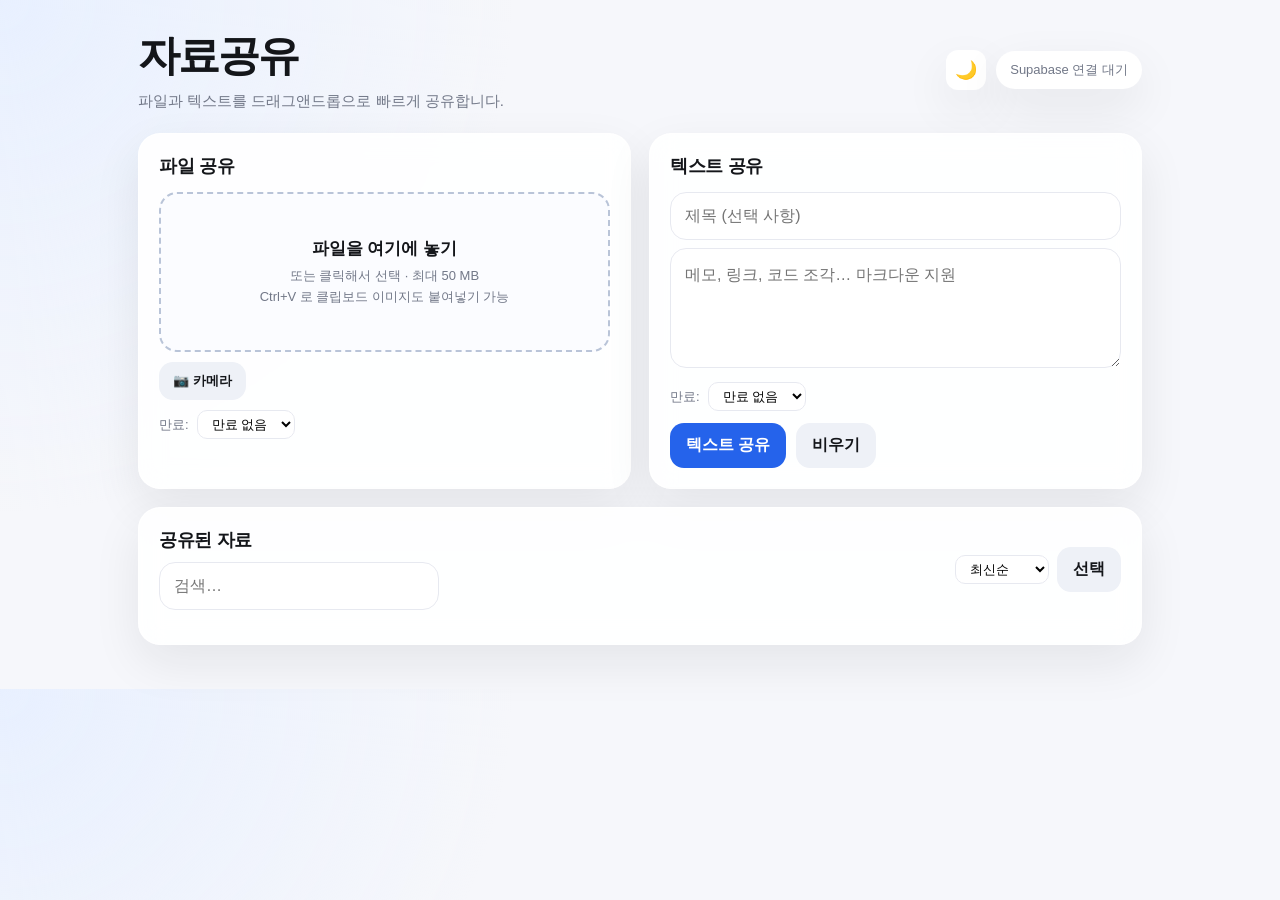
==== index.html @ 618520e2 "Initial commit" ====
<!doctype html>
<html lang="ko" data-theme="light">
<head>
  <meta charset="UTF-8" />
  <meta name="viewport" content="width=device-width, initial-scale=1.0" />
  <title>자료공유</title>
  <script src="https://cdn.jsdelivr.net/npm/@supabase/supabase-js@2"></script>
  <script src="https://cdn.jsdelivr.net/npm/marked@9/marked.min.js"></script>
  <script src="https://cdn.jsdelivr.net/npm/dompurify@3/dist/purify.min.js"></script>
  <script src="https://cdn.jsdelivr.net/npm/qrcodejs@1.0.0/qrcode.min.js"></script>
  <style>
    /* ── 라이트 테마 ── */
    :root {
      --bg: #f6f7fb;
      --card: #ffffff;
      --text: #14161a;
      --muted: #727888;
      --line: #e7e9f0;
      --accent: #2563eb;
      --accent-soft: #e8f0ff;
      --danger: #ef4444;
      --shadow: 0 18px 48px rgba(20,22,26,.08);
      --radius: 22px;
    }

    /* ── 다크 테마 ── */
    [data-theme="dark"] {
      --bg: #0f1117;
      --card: #1a1d27;
      --text: #e8eaf0;
      --muted: #8b8fa8;
      --line: #2a2d3a;
      --accent: #3b82f6;
      --accent-soft: #1e2a4a;
      --shadow: 0 18px 48px rgba(0,0,0,.35);
    }
    [data-theme="dark"] body {
      background: radial-gradient(circle at top left, #1e2a4a, transparent 32rem), var(--bg);
    }
    [data-theme="dark"] .card {
      background: rgba(26,29,39,.9);
      border-color: rgba(255,255,255,.05);
    }
    [data-theme="dark"] .dropzone          { background: #13161f; border-color: #3a3e52; }
    [data-theme="dark"] .item              { background: #1a1d27; }
    [data-theme="dark"] .empty             { background: #1a1d27; }
    [data-theme="dark"] .badge             { background: #1a1d27; }
    [data-theme="dark"] .item-snippet      { color: #6b7080; }
    [data-theme="dark"] button.secondary   { background: #2a2d3a; color: var(--text); }
    [data-theme="dark"] button.icon-btn    { background: #2a2d3a; color: var(--text); }
    [data-theme="dark"] .expiry-row select,
    [data-theme="dark"] .sort-select,
    [data-theme="dark"] textarea,
    [data-theme="dark"] input[type="text"],
    [data-theme="dark"] input[type="search"] {
      background: #13161f;
      color: var(--text);
      border-color: var(--line);
    }
    [data-theme="dark"] .skeleton {
      background: linear-gradient(90deg,#1e2130 25%,#252838 50%,#1e2130 75%);
      background-size: 400% 100%;
      animation: shimmer 1.5s infinite linear;
    }

    /* ── 전역 ── */
    * { box-sizing: border-box; }
    body {
      margin: 0;
      font-family: -apple-system, BlinkMacSystemFont, "Segoe UI", sans-serif;
      background: radial-gradient(circle at top left, #e8f0ff, transparent 32rem), var(--bg);
      color: var(--text);
      transition: background .25s, color .25s;
    }

    /* 전체 페이지 드래그 오버레이 */
    body.page-dragover::after {
      content: "파일을 놓으면 바로 업로드됩니다";
      position: fixed; inset: 0;
      background: rgba(37,99,235,.12);
      border: 3px dashed var(--accent);
      border-radius: 18px;
      display: grid; place-items: center;
      font-size: 22px; font-weight: 800;
      color: var(--accent);
      z-index: 100; pointer-events: none;
    }

    .app { width: min(1040px,100%); margin: 0 auto; padding: 28px 18px 44px; }

    header {
      display: flex; justify-content: space-between; align-items: center;
      gap: 16px; margin-bottom: 22px;
    }
    .brand h1 { margin: 0; font-size: clamp(26px,6vw,42px); letter-spacing: -.05em; }
    .brand p  { margin: 8px 0 0; color: var(--muted); font-size: 15px; }

    .header-right { display: flex; align-items: center; gap: 10px; flex-shrink: 0; }

    .badge {
      padding: 10px 14px; border-radius: 999px;
      background: var(--card); box-shadow: var(--shadow);
      font-size: 13px; color: var(--muted); white-space: nowrap;
    }

    button.icon-btn {
      width: 40px; height: 40px; border-radius: 12px; padding: 0;
      background: var(--card); color: var(--text);
      box-shadow: var(--shadow); font-size: 18px;
      display: grid; place-items: center; flex-shrink: 0;
    }
    button.icon-btn:hover { transform: translateY(-1px); }

    .grid { display: grid; grid-template-columns: 1fr 1fr; gap: 18px; }

    .card {
      background: rgba(255,255,255,.9); backdrop-filter: blur(12px);
      border: 1px solid rgba(255,255,255,.8);
      border-radius: var(--radius); box-shadow: var(--shadow); padding: 20px;
      transition: background .25s, border-color .25s;
    }
    .card h2 { margin: 0 0 14px; font-size: 18px; letter-spacing: -.02em; }

    .dropzone {
      min-height: 160px; display: grid; place-items: center;
      text-align: center; border: 2px dashed #b9c4d8;
      border-radius: 18px; background: #fbfcff;
      padding: 18px; transition: .2s ease; cursor: pointer;
    }
    .dropzone.dragover { border-color: var(--accent); background: var(--accent-soft); transform: scale(1.01); }
    .dropzone strong   { display: block; font-size: 17px; margin-bottom: 6px; }
    .dropzone span     { color: var(--muted); font-size: 13px; line-height: 1.55; }
    .dropzone.locked   { opacity: .5; pointer-events: none; }

    input[type="file"] { display: none; }

    /* 카메라 버튼 */
    .file-row { display: flex; gap: 8px; margin-top: 10px; }
    .file-row label.cam-btn {
      display: inline-flex; align-items: center; gap: 6px;
      padding: 10px 14px; border-radius: 14px;
      background: #eef1f7; color: var(--text);
      font: inherit; font-size: 13px; font-weight: 700;
      cursor: pointer; border: 0; white-space: nowrap;
    }
    [data-theme="dark"] .file-row label.cam-btn { background: #2a2d3a; }

    textarea, input[type="text"], input[type="search"] {
      width: 100%; border: 1px solid var(--line);
      border-radius: 16px; padding: 14px;
      font: inherit; background: #fff; outline: none;
      transition: background .25s, border-color .25s, color .25s;
    }
    textarea            { min-height: 120px; resize: vertical; line-height: 1.55; }
    textarea:focus, input:focus { border-color: var(--accent); }
    .title-input        { margin-bottom: 8px; }

    .actions { display: flex; gap: 10px; margin-top: 12px; flex-wrap: wrap; }

    button {
      border: 0; border-radius: 14px; padding: 12px 16px;
      font: inherit; font-weight: 700; cursor: pointer;
      background: var(--accent); color: #fff;
      transition: .15s ease; white-space: nowrap;
    }
    button.secondary { background: #eef1f7; color: var(--text); }
    button.danger    { background: #fee2e2; color: var(--danger); }
    button:hover     { transform: translateY(-1px); }
    button:disabled  { opacity: .55; cursor: not-allowed; transform: none; }

    /* 진행률 */
    .progress-wrap {
      height: 6px; background: var(--line);
      border-radius: 999px; margin-top: 10px; overflow: hidden;
    }
    .progress-bar {
      height: 100%; background: var(--accent);
      border-radius: 999px; width: 0%; transition: width .25s ease;
    }

    /* 만료 / 정렬 */
    .expiry-row, .sort-row {
      display: flex; align-items: center;
      gap: 8px; margin-top: 10px;
      font-size: 13px; color: var(--muted);
    }
    .expiry-row select, .sort-select {
      border: 1px solid var(--line); border-radius: 10px;
      padding: 5px 10px; font: inherit; font-size: 13px;
      background: #fff; outline: none; cursor: pointer;
      transition: background .25s, color .25s;
    }
    .expiry-row select:focus, .sort-select:focus { border-color: var(--accent); }

    .full { grid-column: 1 / -1; }

    .toolbar {
      display: flex; justify-content: space-between;
      align-items: center; gap: 10px; margin-bottom: 14px; flex-wrap: wrap;
    }
    .toolbar-left  { display: flex; align-items: center; gap: 10px; flex-wrap: wrap; }
    .toolbar-right { display: flex; align-items: center; gap: 8px; }
    .toolbar input[type="search"] { max-width: 280px; }

    .list { display: grid; gap: 8px; }

    /* 스켈레톤 */
    .skeleton {
      height: 60px; border-radius: 14px;
      background: linear-gradient(90deg,#f0f2f8 25%,#e4e8f4 50%,#f0f2f8 75%);
      background-size: 400% 100%;
      animation: shimmer 1.5s infinite linear;
    }
    @keyframes shimmer {
      0%   { background-position: 100% center; }
      100% { background-position: -100% center; }
    }

    /* ── 아이템 ── */
    .item {
      display: flex; align-items: center;
      gap: 12px; padding: 10px 14px;
      border: 1px solid var(--line); border-radius: 14px;
      background: #fff; transition: background .2s, border-color .2s;
      min-height: 60px;
    }
    .item:hover { border-color: #c8d0e4; }
    [data-theme="dark"] .item:hover { border-color: #3a3e52; }
    .item.selected { border-color: var(--accent); background: var(--accent-soft); }
    [data-theme="dark"] .item.selected { background: #1e2a4a; }

    /* 멀티셀렉트 체크박스 */
    .item-check {
      display: none; width: 18px; height: 18px; flex-shrink: 0;
      border-radius: 6px; cursor: pointer; accent-color: var(--accent);
    }
    body.multiselect .item-check { display: block; }
    body.multiselect .icon       { display: none; }

    /* 아이콘 / 썸네일 */
    .icon {
      width: 44px; height: 44px; flex-shrink: 0;
      border-radius: 12px; background: var(--accent-soft);
      font-size: 20px; display: grid; place-items: center;
      overflow: hidden;
    }
    .icon img {
      width: 100%; height: 100%; object-fit: cover;
      cursor: zoom-in; display: block;
    }

    /* 본문 */
    .item-body { flex: 1; min-width: 0; }

    .item-title {
      margin: 0; font-size: 14px; font-weight: 700;
      white-space: nowrap; overflow: hidden; text-overflow: ellipsis;
      cursor: pointer; color: var(--text);
    }
    .item-title:hover { color: var(--accent); }

    .title-edit-input {
      font: inherit; font-weight: 700; font-size: 14px;
      border: 1px solid var(--accent); border-radius: 8px;
      padding: 1px 8px; outline: none; width: 100%;
      background: var(--card); color: var(--text);
    }

    .item-meta {
      margin-top: 2px; font-size: 12px; color: var(--muted);
      white-space: nowrap; overflow: hidden; text-overflow: ellipsis;
    }

    /* 텍스트 한줄 스니펫 */
    .item-snippet {
      margin-top: 2px; font-size: 12px; color: var(--muted);
      white-space: nowrap; overflow: hidden; text-overflow: ellipsis;
      font-style: italic;
    }

    /* 텍스트 전체 보기 (펼치기) */
    .text-full {
      display: none; margin-top: 8px;
      font-size: 13px; color: #363b46; line-height: 1.6;
      word-break: break-word; border-top: 1px solid var(--line);
      padding-top: 8px;
    }
    [data-theme="dark"] .text-full { color: #b0b4c8; border-color: var(--line); }
    .text-full p   { margin: 0 0 6px; }
    .text-full pre {
      background: #f4f5f9; border-radius: 8px;
      padding: 10px; overflow-x: auto; font-size: 12px;
    }
    [data-theme="dark"] .text-full pre { background: #0f1117; }
    .text-full code { font-family: monospace; }
    .item.text-open .text-full { display: block; }
    .expand-btn {
      font-size: 11px; color: var(--accent); background: none;
      border: 0; padding: 0; cursor: pointer; font-weight: 600;
      margin-top: 2px; transform: none;
    }
    .expand-btn:hover { transform: none; text-decoration: underline; }

    /* 아이템 액션 */
    .item-actions {
      display: flex; align-items: center; gap: 5px; flex-shrink: 0;
    }
    .item-actions button,
    .item-actions a { flex-shrink: 0; }
    .item-actions button {
      padding: 5px 10px; font-size: 12px; border-radius: 9px;
    }
    .item-actions a button { padding: 5px 10px; font-size: 12px; border-radius: 9px; }

    .empty {
      text-align: center; padding: 34px 16px; color: var(--muted);
      border: 1px dashed var(--line); border-radius: 18px; background: #fff;
    }

    .load-more { width: 100%; margin-top: 12px; }

    /* 라이트박스 */
    .lightbox {
      position: fixed; inset: 0; background: rgba(0,0,0,.88);
      display: grid; place-items: center; z-index: 200;
      cursor: zoom-out; opacity: 0; pointer-events: none;
      transition: opacity .2s;
    }
    .lightbox.open { opacity: 1; pointer-events: all; }
    .lightbox img  {
      max-width: 92vw; max-height: 92vh;
      border-radius: 12px; object-fit: contain;
      box-shadow: 0 24px 64px rgba(0,0,0,.6);
    }

    /* QR 모달 */
    .qr-modal {
      position: fixed; inset: 0; background: rgba(0,0,0,.5);
      display: grid; place-items: center; z-index: 200;
      opacity: 0; pointer-events: none; transition: opacity .2s;
    }
    .qr-modal.open { opacity: 1; pointer-events: all; }
    .qr-box {
      background: var(--card); border-radius: 20px;
      padding: 28px; text-align: center;
      box-shadow: 0 24px 64px rgba(0,0,0,.25);
    }
    .qr-box p { margin: 14px 0 0; font-size: 13px; color: var(--muted); max-width: 180px; word-break: break-all; }
    .qr-close {
      margin-top: 14px; width: 100%;
    }

    /* 멀티셀렉트 삭제 버튼 */
    #multiDeleteBtn { display: none; }
    body.multiselect #multiDeleteBtn { display: inline-flex; }

    .toast {
      position: fixed; left: 50%; bottom: 22px;
      transform: translateX(-50%);
      background: #111827; color: #fff;
      padding: 12px 20px; border-radius: 999px;
      opacity: 0; pointer-events: none; transition: .2s ease;
      font-size: 14px; z-index: 300; white-space: nowrap;
    }
    .toast.show { opacity: 1; }

    @media (max-width: 760px) {
      .app                         { padding: 20px 12px 34px; }
      header                       { align-items: flex-start; flex-direction: column; }
      .grid                        { grid-template-columns: 1fr; }
      .card                        { padding: 16px; border-radius: 18px; }
      .toolbar                     { flex-direction: column; align-items: stretch; }
      .toolbar input[type="search"]{ max-width: none; }
      .item                        { flex-wrap: wrap; }
      .item-actions                { width: 100%; justify-content: flex-end; }
      .card > .actions button      { flex: 1; }
    }
  </style>
</head>
<body>
  <!-- 라이트박스 -->
  <div class="lightbox" id="lightbox">
    <img id="lightboxImg" src="" alt="" />
  </div>

  <!-- QR 모달 -->
  <div class="qr-modal" id="qrModal">
    <div class="qr-box">
      <div id="qrCanvas"></div>
      <p id="qrLabel"></p>
      <button class="secondary qr-close" id="qrClose">닫기</button>
    </div>
  </div>

  <main class="app">
    <header>
      <div class="brand">
        <h1>자료공유</h1>
        <p>파일과 텍스트를 드래그앤드롭으로 빠르게 공유합니다.</p>
      </div>
      <div class="header-right">
        <button class="icon-btn" id="themeBtn" title="다크모드 전환">🌙</button>
        <div class="badge" id="statusBadge">Supabase 연결 대기</div>
      </div>
    </header>

    <section class="grid">
      <!-- 파일 공유 -->
      <div class="card">
        <h2>파일 공유</h2>
        <label class="dropzone" id="dropzone">
          <input id="fileInput" type="file" multiple />
          <div>
            <strong>파일을 여기에 놓기</strong>
            <span>또는 클릭해서 선택 · 최대 50 MB<br />Ctrl+V 로 클립보드 이미지도 붙여넣기 가능</span>
          </div>
        </label>
        <div class="progress-wrap" id="progressWrap" hidden>
          <div class="progress-bar" id="progressBar"></div>
        </div>
        <div class="file-row">
          <label class="cam-btn">
            📷 카메라
            <input id="cameraInput" type="file" accept="image/*" capture="environment" />
          </label>
        </div>
        <div class="expiry-row">
          <span>만료:</span>
          <select id="fileExpiry">
            <option value="">만료 없음</option>
            <option value="60">1시간</option>
            <option value="1440">24시간</option>
            <option value="10080">7일</option>
          </select>
        </div>
      </div>

      <!-- 텍스트 공유 -->
      <div class="card">
        <h2>텍스트 공유</h2>
        <input id="titleInput" class="title-input" type="text" placeholder="제목 (선택 사항)" />
        <textarea id="textInput" placeholder="메모, 링크, 코드 조각… 마크다운 지원"></textarea>
        <div class="expiry-row">
          <span>만료:</span>
          <select id="textExpiry">
            <option value="">만료 없음</option>
            <option value="60">1시간</option>
            <option value="1440">24시간</option>
            <option value="10080">7일</option>
          </select>
        </div>
        <div class="actions">
          <button id="shareTextBtn">텍스트 공유</button>
          <button class="secondary" id="clearTextBtn">비우기</button>
        </div>
      </div>

      <!-- 공유된 자료 목록 -->
      <div class="card full">
        <div class="toolbar">
          <div class="toolbar-left">
            <h2 style="margin:0">공유된 자료</h2>
            <input type="search" id="searchInput" placeholder="검색…" />
          </div>
          <div class="toolbar-right">
            <select class="sort-select" id="sortSelect">
              <option value="newest">최신순</option>
              <option value="oldest">오래된순</option>
              <option value="size">크기순</option>
            </select>
            <button class="secondary" id="multiToggleBtn">선택</button>
            <button class="danger" id="multiDeleteBtn">선택 삭제</button>
          </div>
        </div>
        <div class="list" id="shareList"></div>
        <button class="secondary load-more" id="loadMoreBtn" hidden>더 보기</button>
      </div>
    </section>
  </main>

  <div class="toast" id="toast"></div>

  <script>
    const SUPABASE_URL  = "https://ainftwifvclgiookzrwm.supabase.co";
    const SUPABASE_KEY  = "eyJhbGciOiJIUzI1NiIsInR5cCI6IkpXVCJ9.eyJpc3MiOiJzdXBhYmFzZSIsInJlZiI6ImFpbmZ0d2lmdmNsZ2lvb2t6cndtIiwicm9sZSI6ImFub24iLCJpYXQiOjE3NTUyMTQyOTMsImV4cCI6MjA3MDc5MDI5M30.fHWOF1nNcen0iehaRh7Z2EWcOufYeeKGT7FH3UHO5XA";
    const BUCKET_NAME   = "shared-files";
    const TITLE_MAX_LEN = 28;
    const FILE_SIZE_MAX = 50 * 1024 * 1024;
    const PAGE_SIZE     = 20;

    // 소유권 토큰 (이 기기에서 올린 항목만 삭제/수정 가능)
    let OWNER_TOKEN = localStorage.getItem("ownerToken");
    if (!OWNER_TOKEN) { OWNER_TOKEN = generateId(); localStorage.setItem("ownerToken", OWNER_TOKEN); }

    const supabaseClient = window.supabase.createClient(SUPABASE_URL, SUPABASE_KEY);

    const dropzone       = document.querySelector("#dropzone");
    const fileInput      = document.querySelector("#fileInput");
    const cameraInput    = document.querySelector("#cameraInput");
    const fileExpiry     = document.querySelector("#fileExpiry");
    const textInput      = document.querySelector("#textInput");
    const titleInput     = document.querySelector("#titleInput");
    const textExpiry     = document.querySelector("#textExpiry");
    const shareTextBtn   = document.querySelector("#shareTextBtn");
    const clearTextBtn   = document.querySelector("#clearTextBtn");
    const shareList      = document.querySelector("#shareList");
    const loadMoreBtn    = document.querySelector("#loadMoreBtn");
    const searchInput    = document.querySelector("#searchInput");
    const sortSelect     = document.querySelector("#sortSelect");
    const multiToggleBtn = document.querySelector("#multiToggleBtn");
    const multiDeleteBtn = document.querySelector("#multiDeleteBtn");
    const toast          = document.querySelector("#toast");
    const statusBadge    = document.querySelector("#statusBadge");
    const progressWrap   = document.querySelector("#progressWrap");
    const progressBar    = document.querySelector("#progressBar");
    const themeBtn       = document.querySelector("#themeBtn");
    const lightbox       = document.querySelector("#lightbox");
    const lightboxImg    = document.querySelector("#lightboxImg");
    const qrModal        = document.querySelector("#qrModal");
    const qrCanvas       = document.querySelector("#qrCanvas");
    const qrLabel        = document.querySelector("#qrLabel");
    const qrClose        = document.querySelector("#qrClose");

    let shares       = [];
    let displayCount = PAGE_SIZE;
    let rtChannel    = null;
    let isUploading  = false;
    let selectedIds  = new Set();

    init();

    async function init() {
      bindEvents();
      loadTheme();
      renderSkeleton();
      await loadShares();
      subscribeRealtime();
    }

    // ── 이벤트 바인딩 ────────────────────────────────────────
    function bindEvents() {
      // 드롭존 드래그
      ["dragenter","dragover"].forEach(evt =>
        dropzone.addEventListener(evt, e => { e.preventDefault(); dropzone.classList.add("dragover"); })
      );
      ["dragleave","drop"].forEach(evt =>
        dropzone.addEventListener(evt, e => { e.preventDefault(); dropzone.classList.remove("dragover"); })
      );
      dropzone.addEventListener("drop", e => uploadFiles([...e.dataTransfer.files]));
      fileInput.addEventListener("change",   e => { uploadFiles([...e.target.files]); fileInput.value = ""; });
      cameraInput.addEventListener("change", e => { uploadFiles([...e.target.files]); cameraInput.value = ""; });

      // 전체 페이지 드래그 (U2)
      document.addEventListener("dragenter", e => {
        if (e.dataTransfer?.types.includes("Files")) document.body.classList.add("page-dragover");
      });
      document.addEventListener("dragleave", e => {
        if (!e.relatedTarget) document.body.classList.remove("page-dragover");
      });
      document.addEventListener("dragover",  e => e.preventDefault());
      document.addEventListener("drop", e => {
        document.body.classList.remove("page-dragover");
        if (e.target.closest("#dropzone")) return;
        const files = [...(e.dataTransfer?.files || [])];
        if (files.length) { e.preventDefault(); uploadFiles(files); }
      });

      // 클립보드 붙여넣기 (U3)
      document.addEventListener("paste", e => {
        const items = [...(e.clipboardData?.items || [])];
        const fileItems = items.filter(i => i.kind === "file");
        if (fileItems.length) {
          e.preventDefault();
          uploadFiles(fileItems.map(i => i.getAsFile()).filter(Boolean));
        }
      });

      // 텍스트 공유
      shareTextBtn.addEventListener("click", shareText);
      clearTextBtn.addEventListener("click", () => { textInput.value = ""; titleInput.value = ""; });

      // 검색 / 정렬
      searchInput.addEventListener("input", () => { displayCount = PAGE_SIZE; renderShares(); });
      sortSelect.addEventListener("change",  () => { displayCount = PAGE_SIZE; renderShares(); });

      // 더 보기
      loadMoreBtn.addEventListener("click", () => { displayCount += PAGE_SIZE; renderShares(); });

      // 멀티셀렉트
      multiToggleBtn.addEventListener("click", toggleMultiSelect);
      multiDeleteBtn.addEventListener("click", deleteSelected);

      // 이벤트 위임
      shareList.addEventListener("click",  handleItemAction);
      shareList.addEventListener("change", handleItemCheck);

      // 라이트박스 닫기
      lightbox.addEventListener("click", () => lightbox.classList.remove("open"));
      document.addEventListener("keydown", e => {
        if (e.key === "Escape") {
          lightbox.classList.remove("open");
          qrModal.classList.remove("open");
        }
      });

      // QR 닫기
      qrClose.addEventListener("click", () => qrModal.classList.remove("open"));
      qrModal.addEventListener("click", e => { if (e.target === qrModal) qrModal.classList.remove("open"); });

      // 다크모드
      themeBtn.addEventListener("click", toggleTheme);
    }

    // ── 다크모드 ─────────────────────────────────────────────
    function loadTheme() {
      const saved = localStorage.getItem("theme") ||
        (window.matchMedia("(prefers-color-scheme:dark)").matches ? "dark" : "light");
      applyTheme(saved);
    }
    function toggleTheme() {
      const next = document.documentElement.dataset.theme === "dark" ? "light" : "dark";
      applyTheme(next);
      localStorage.setItem("theme", next);
    }
    function applyTheme(t) {
      document.documentElement.dataset.theme = t;
      themeBtn.textContent = t === "dark" ? "☀️" : "🌙";
    }

    // ── 멀티셀렉트 ───────────────────────────────────────────
    function toggleMultiSelect() {
      const on = !document.body.classList.contains("multiselect");
      document.body.classList.toggle("multiselect", on);
      multiToggleBtn.textContent = on ? "선택 취소" : "선택";
      if (!on) { selectedIds.clear(); renderShares(); }
    }
    function handleItemCheck(e) {
      const cb = e.target.closest(".item-check");
      if (!cb) return;
      const id = cb.closest(".item")?.dataset.id;
      if (!id) return;
      cb.checked ? selectedIds.add(id) : selectedIds.delete(id);
      cb.closest(".item").classList.toggle("selected", cb.checked);
      multiDeleteBtn.textContent = `선택 삭제 (${selectedIds.size})`;
    }
    async function deleteSelected() {
      if (!selectedIds.size) return;
      if (!confirm(`선택한 ${selectedIds.size}개 항목을 삭제할까요?`)) return;
      const targets = shares.filter(s => selectedIds.has(s.id));
      for (const item of targets) {
        if (item.type === "file" && item.file_path)
          await supabaseClient.storage.from(BUCKET_NAME).remove([item.file_path]);
        await supabaseClient.from("shares").delete().eq("id", item.id);
      }
      selectedIds.clear();
      document.body.classList.remove("multiselect");
      multiToggleBtn.textContent = "선택";
      showToast(`${targets.length}개 삭제 완료`);
      await loadShares();
    }

    // ── 아이템 액션 위임 ──────────────────────────────────────
    async function handleItemAction(e) {
      const btn  = e.target.closest("[data-action]");
      if (!btn) return;
      const action = btn.dataset.action;
      const itemEl = btn.closest(".item");
      const item   = shares.find(s => s.id === itemEl?.dataset.id);

      if (action === "copy"            && item) { await copyToClipboard(item.content); }
      if (action === "copy-url"        && item) { await copyToClipboard(item.file_url); }
      if (action === "delete-request"          ) { showDeleteConfirm(btn); }
      if (action === "delete-confirm"  && item) { await deleteShare(item, itemEl); }
      if (action === "delete-cancel"           ) { resetDeleteBtn(itemEl); }
      if (action === "expand"                  ) { toggleExpand(btn); }
      if (action === "show-qr"         && item) { openQr(item.file_url || item.content); }
      if (action === "rename"          && item) { startRename(btn, item, itemEl); }
    }

    function showDeleteConfirm(deleteBtn) {
      deleteBtn.dataset.action = "delete-confirm";
      deleteBtn.textContent    = "정말 삭제?";
      const cancelBtn = document.createElement("button");
      cancelBtn.className = "secondary"; cancelBtn.dataset.action = "delete-cancel"; cancelBtn.textContent = "취소";
      deleteBtn.insertAdjacentElement("afterend", cancelBtn);
      deleteBtn._cancelTimer = setTimeout(() => resetDeleteBtn(deleteBtn.closest(".item")), 4000);
    }
    function resetDeleteBtn(itemEl) {
      const cb = itemEl?.querySelector('[data-action="delete-confirm"]');
      const cc = itemEl?.querySelector('[data-action="delete-cancel"]');
      if (cb) { clearTimeout(cb._cancelTimer); cb.dataset.action = "delete-request"; cb.textContent = "삭제"; }
      cc?.remove();
    }

    function toggleExpand(btn) {
      const item     = btn.closest(".item");
      const expanded = item.classList.toggle("text-open");
      btn.textContent = expanded ? "접기" : "펼치기";
    }

    function openQr(text) {
      if (!text) return;
      qrCanvas.innerHTML = "";
      new QRCode(qrCanvas, { text, width: 180, height: 180, correctLevel: QRCode.CorrectLevel.M });
      qrLabel.textContent = text.length > 60 ? text.slice(0, 60) + "…" : text;
      qrModal.classList.add("open");
    }

    function startRename(btn, item, itemEl) {
      const titleEl = itemEl.querySelector(".item-title");
      const input   = document.createElement("input");
      input.type      = "text";
      input.className = "title-edit-input";
      input.value     = item.title || "";
      titleEl.replaceWith(input);
      input.focus(); input.select();

      const save = async () => {
        const newTitle = input.value.trim() || item.title;
        if (newTitle !== item.title) {
          await supabaseClient.from("shares").update({ title: newTitle }).eq("id", item.id);
          item.title = newTitle;
        }
        const p = document.createElement("p");
        p.className = "item-title"; p.textContent = newTitle;
        p.dataset.action = "rename";
        input.replaceWith(p);
      };
      input.addEventListener("blur",    save);
      input.addEventListener("keydown", e => { if (e.key === "Enter") input.blur(); if (e.key === "Escape") { input.value = item.title; input.blur(); } });
    }

    // ── 업로드 ───────────────────────────────────────────────
    function lockUpload(lock) {
      isUploading = lock;
      dropzone.classList.toggle("locked", lock);
      fileInput.disabled   = lock;
      cameraInput.disabled = lock;
    }

    function calcExpiresAt(minutesStr) {
      if (!minutesStr) return null;
      const d = new Date();
      d.setMinutes(d.getMinutes() + parseInt(minutesStr, 10));
      return d.toISOString();
    }

    async function uploadFiles(files) {
      if (isUploading) return;
      lockUpload(true);

      for (const file of files) {
        if (!file) continue;
        if (file.size > FILE_SIZE_MAX) { showToast(`파일 크기 초과: ${file.name} (최대 50 MB)`); continue; }

        const safeName = file.name.replace(/[^a-zA-Z0-9._-]/g, "_");
        const path     = `${Date.now()}-${generateId()}-${safeName}`;

        setProgress(0);
        showToast(`${file.name} 업로드 중…`);

        const { error: uploadError } = await supabaseClient.storage.from(BUCKET_NAME).upload(path, file, {
          upsert: false,
          onUploadProgress: p => setProgress(Math.round((p.loaded / p.total) * 100)),
        });

        if (uploadError) { setProgress(null); showToast(`업로드 실패: ${file.name}`); continue; }

        const { data: urlData } = supabaseClient.storage.from(BUCKET_NAME).getPublicUrl(path);
        const fileExpiresAt = calcExpiresAt(fileExpiry.value);

        const { error: insertError } = await supabaseClient.from("shares").insert({
          type: "file", title: file.name, content: null,
          file_path: path, file_url: urlData.publicUrl,
          file_size: file.size, mime_type: file.type || "application/octet-stream",
          owner_token: OWNER_TOKEN,
          ...(fileExpiresAt && { expires_at: fileExpiresAt }),
        });

        if (insertError) {
          await supabaseClient.storage.from(BUCKET_NAME).remove([path]);
          showToast(`저장 실패: ${file.name}`);
        } else {
          showToast(`공유 완료: ${file.name}`);
          await loadShares();
        }
        setProgress(null);
      }
      lockUpload(false);
    }

    async function shareText() {
      const content = textInput.value.trim();
      if (!content) { showToast("공유할 텍스트를 입력하세요."); return; }
      shareTextBtn.disabled = true;
      const rawTitle     = titleInput.value.trim();
      const title        = rawTitle || (content.length > TITLE_MAX_LEN ? content.slice(0, TITLE_MAX_LEN) + "…" : content);
      const textExpiresAt = calcExpiresAt(textExpiry.value);

      const { error } = await supabaseClient.from("shares").insert({
        type: "text", title, content,
        file_path: null, file_url: null, file_size: null, mime_type: null,
        owner_token: OWNER_TOKEN,
        ...(textExpiresAt && { expires_at: textExpiresAt }),
      });

      shareTextBtn.disabled = false;
      if (error) { showToast("텍스트 공유 실패"); return; }
      textInput.value = ""; titleInput.value = "";
      showToast("텍스트 공유 완료");
      await loadShares();
    }

    async function deleteShare(item, itemEl) {
      if (item.type === "file" && item.file_path)
        await supabaseClient.storage.from(BUCKET_NAME).remove([item.file_path]);
      const { error } = await supabaseClient.from("shares").delete().eq("id", item.id);
      if (error) { showToast("삭제 실패"); resetDeleteBtn(itemEl); }
      else { shares = shares.filter(s => s.id !== item.id); renderShares(); showToast("삭제 완료"); }
    }

    async function copyToClipboard(text) {
      try { await navigator.clipboard.writeText(text); }
      catch {
        const el = document.createElement("textarea");
        el.value = text; el.setAttribute("style","position:fixed;left:-9999px;top:-9999px");
        document.body.appendChild(el); el.select(); document.execCommand("copy"); document.body.removeChild(el);
      }
      showToast("클립보드에 복사됨");
    }

    // ── 데이터 ───────────────────────────────────────────────
    async function loadShares() {
      const { data, error } = await supabaseClient
        .from("shares").select("*")
        .order("created_at", { ascending: false }).limit(200);

      if (error) {
        statusBadge.textContent = "연결 확인 필요";
        showToast("Supabase 설정 또는 RLS 정책을 확인하세요.");
        shareList.replaceChildren(); return;
      }
      const now = Date.now();
      shares = (data || []).filter(item => !item.expires_at || new Date(item.expires_at).getTime() > now);
      statusBadge.textContent = "Supabase 연결됨";
      renderShares();
    }

    function subscribeRealtime() {
      if (rtChannel) supabaseClient.removeChannel(rtChannel);
      rtChannel = supabaseClient.channel("shares-realtime")
        .on("postgres_changes", { event: "*", schema: "public", table: "shares" }, loadShares)
        .subscribe(status => {
          if (status === "CLOSED" || status === "CHANNEL_ERROR") setTimeout(subscribeRealtime, 3000);
        });
    }

    // ── 렌더링 ───────────────────────────────────────────────
    function getSorted(arr) {
      const s = sortSelect.value;
      return [...arr].sort((a, b) => {
        if (s === "oldest") return new Date(a.created_at) - new Date(b.created_at);
        if (s === "size")   return (b.file_size || 0) - (a.file_size || 0);
        return new Date(b.created_at) - new Date(a.created_at);
      });
    }

    function renderShares() {
      const keyword  = searchInput.value.trim().toLowerCase();
      const filtered = getSorted(shares).filter(item =>
        `${item.title||""} ${item.content||""}`.toLowerCase().includes(keyword)
      );
      const visible = filtered.slice(0, displayCount);

      shareList.replaceChildren();
      if (!filtered.length) {
        const empty = document.createElement("div");
        empty.className = "empty";
        empty.textContent = keyword ? "검색 결과가 없습니다." : "아직 공유된 자료가 없습니다.";
        shareList.appendChild(empty);
        loadMoreBtn.hidden = true; return;
      }
      visible.forEach(item => shareList.appendChild(createItemEl(item)));
      loadMoreBtn.hidden = filtered.length <= displayCount;
    }

    function createItemEl(item) {
      const isFile  = item.type === "file";
      const isImage = isFile && item.mime_type?.startsWith("image/");
      const isOwner = item.owner_token === OWNER_TOKEN || !item.owner_token;
      const date    = new Date(item.created_at).toLocaleString("ko-KR", {
        month: "short", day: "numeric", hour: "2-digit", minute: "2-digit",
      });
      const size = item.file_size != null ? formatBytes(item.file_size) : "텍스트";

      const article = document.createElement("article");
      article.className = "item"; article.dataset.id = item.id;

      // 체크박스
      const cb = document.createElement("input");
      cb.type = "checkbox"; cb.className = "item-check";
      if (selectedIds.has(item.id)) cb.checked = true;

      // 아이콘 / 썸네일
      const iconDiv = document.createElement("div");
      iconDiv.className = "icon";
      if (isImage && item.file_url) {
        const thumb = document.createElement("img");
        thumb.src     = thumbUrl(item.file_url, 88);
        thumb.alt     = "";
        thumb.loading = "lazy";
        thumb.addEventListener("click", e => {
          e.stopPropagation();
          lightboxImg.src = item.file_url;
          lightbox.classList.add("open");
        });
        iconDiv.appendChild(thumb);
      } else {
        iconDiv.textContent = isFile ? getFileIcon(item.mime_type) : "📝";
      }

      // 본문
      const body = document.createElement("div"); body.className = "item-body";

      const titleEl = document.createElement("p");
      titleEl.className   = "item-title";
      titleEl.textContent = item.title || "제목 없음";
      titleEl.title       = item.title || "";
      if (isOwner) titleEl.dataset.action = "rename";

      const meta = document.createElement("div"); meta.className = "item-meta";
      let metaText = `${date} · ${size}`;
      if (item.expires_at) {
        const diffMs = new Date(item.expires_at) - Date.now();
        const h = Math.floor(diffMs / 3_600_000), m = Math.floor((diffMs % 3_600_000) / 60_000);
        metaText += ` · ⏱ ${h > 0 ? `${h}시간` : `${m}분`} 후 만료`;
      }
      meta.textContent = metaText;
      body.appendChild(titleEl); body.appendChild(meta);

      // 텍스트: 한줄 스니펫 + 펼치기
      if (!isFile && item.content) {
        const snippet = document.createElement("div");
        snippet.className   = "item-snippet";
        snippet.textContent = item.content.replace(/\s+/g, " ").trim();
        body.appendChild(snippet);

        const full = document.createElement("div");
        full.className = "text-full";
        full.innerHTML = DOMPurify.sanitize(marked.parse(item.content));
        body.appendChild(full);

        const expBtn = document.createElement("button");
        expBtn.className = "expand-btn"; expBtn.dataset.action = "expand";
        expBtn.textContent = "펼치기";
        body.appendChild(expBtn);
      }

      // 액션 (compact)
      const actions = document.createElement("div"); actions.className = "item-actions";

      if (isFile && item.file_url) {
        const openA = document.createElement("a");
        openA.href = item.file_url; openA.target = "_blank"; openA.rel = "noreferrer";
        const openBtn = document.createElement("button"); openBtn.textContent = "열기";
        openA.appendChild(openBtn); actions.appendChild(openA);

        const dlA = document.createElement("a");
        dlA.href = item.file_url; dlA.download = item.title || "file"; dlA.rel = "noreferrer";
        const dlBtn = document.createElement("button"); dlBtn.className = "secondary"; dlBtn.textContent = "↓";
        dlBtn.title = "다운로드";
        dlA.appendChild(dlBtn); actions.appendChild(dlA);

        const cuBtn = document.createElement("button");
        cuBtn.className = "secondary"; cuBtn.dataset.action = "copy-url";
        cuBtn.textContent = "링크"; cuBtn.title = "URL 복사";
        actions.appendChild(cuBtn);

        const qrBtn = document.createElement("button");
        qrBtn.className = "secondary"; qrBtn.dataset.action = "show-qr"; qrBtn.textContent = "QR";
        actions.appendChild(qrBtn);
      } else if (!isFile) {
        const copyBtn = document.createElement("button");
        copyBtn.dataset.action = "copy"; copyBtn.textContent = "복사";
        actions.appendChild(copyBtn);

        const qrBtn = document.createElement("button");
        qrBtn.className = "secondary"; qrBtn.dataset.action = "show-qr"; qrBtn.textContent = "QR";
        actions.appendChild(qrBtn);
      }

      if (isOwner) {
        const delBtn = document.createElement("button");
        delBtn.className = "danger"; delBtn.dataset.action = "delete-request"; delBtn.textContent = "✕";
        delBtn.title = "삭제";
        actions.appendChild(delBtn);
      }

      article.appendChild(cb);
      article.appendChild(iconDiv);
      article.appendChild(body);
      article.appendChild(actions);
      return article;
    }

    // ── 유틸 ─────────────────────────────────────────────────
    function thumbUrl(url, w = 400) {
      return url.replace("/storage/v1/object/public/", "/storage/v1/render/image/public/") + `?width=${w}&resize=cover`;
    }

    function getFileIcon(m = "") {
      if (m.startsWith("image/"))                         return "🖼️";
      if (m.startsWith("video/"))                         return "🎬";
      if (m.startsWith("audio/"))                         return "🎵";
      if (m === "application/pdf")                        return "📄";
      if (/spreadsheet|excel/i.test(m))                   return "📊";
      if (/document|word|presentation|powerpoint/i.test(m)) return "📝";
      if (/zip|rar|compress|archive|7z/i.test(m))         return "🗜️";
      if (m.startsWith("text/"))                          return "📃";
      return "📎";
    }

    function setProgress(pct) {
      if (pct === null) { progressWrap.hidden = true; progressBar.style.width = "0%"; return; }
      progressWrap.hidden = false; progressBar.style.width = `${pct}%`;
    }

    function renderSkeleton() {
      shareList.replaceChildren();
      for (let i = 0; i < 3; i++) {
        const sk = document.createElement("div"); sk.className = "skeleton"; shareList.appendChild(sk);
      }
    }

    function generateId() {
      if (typeof crypto !== "undefined" && typeof crypto.randomUUID === "function") return crypto.randomUUID();
      return "xxxxxxxx-xxxx-4xxx-yxxx-xxxxxxxxxxxx".replace(/[xy]/g, c => {
        const r = Math.random() * 16 | 0;
        return (c === "x" ? r : (r & 0x3 | 0x8)).toString(16);
      });
    }

    function formatBytes(bytes) {
      if (!bytes) return "0 B";
      const u = ["B","KB","MB","GB"], i = Math.floor(Math.log(bytes) / Math.log(1024));
      return `${(bytes / Math.pow(1024, i)).toFixed(1)} ${u[i]}`;
    }

    function showToast(msg) {
      toast.textContent = msg; toast.classList.add("show");
      clearTimeout(showToast._t);
      showToast._t = setTimeout(() => toast.classList.remove("show"), 2500);
    }
  </script>
</body>
</html>
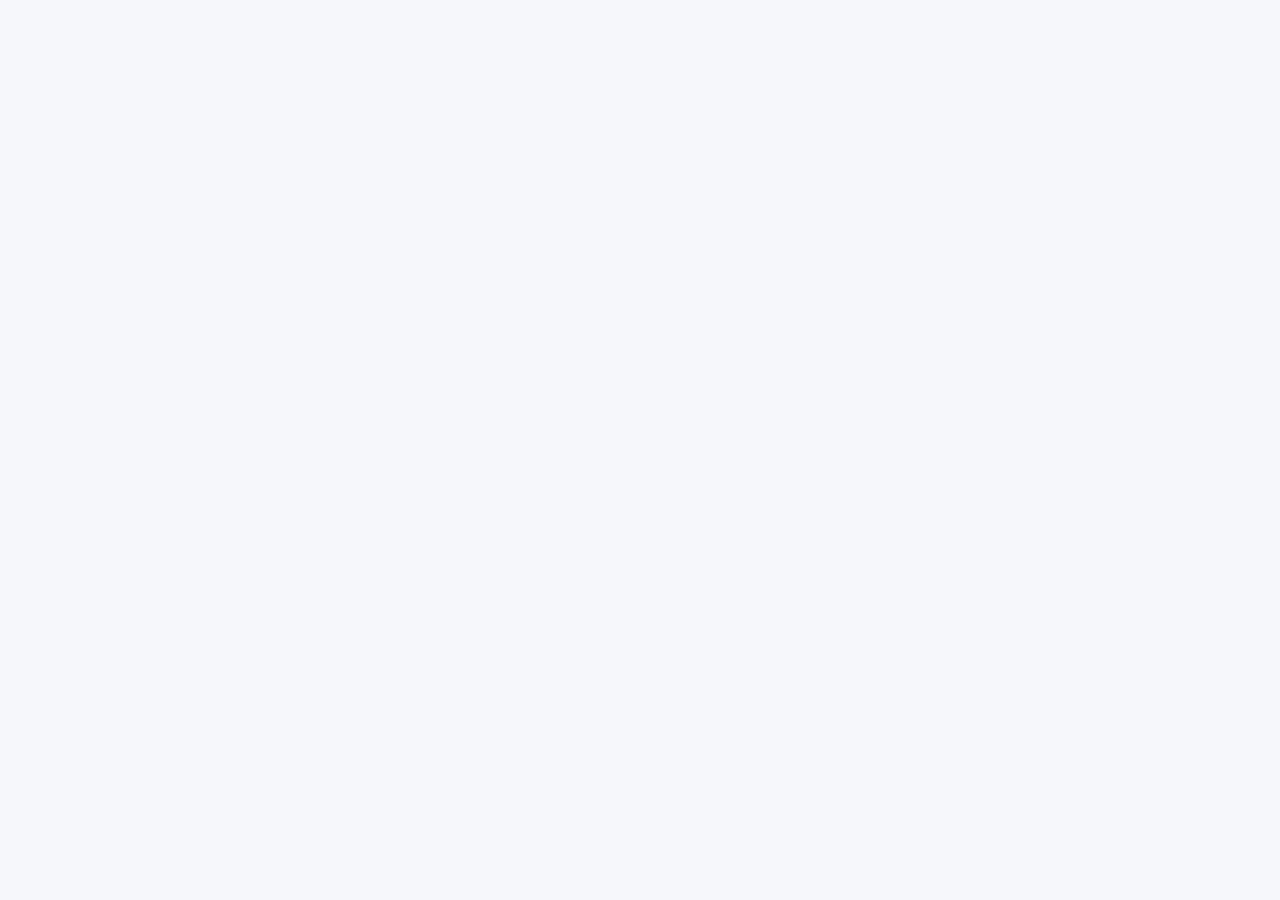
==== commit 96a94d3d: "20260512_이메일개인화,, 관리자페이지 추가" ====
--- a/index.html
+++ b/index.html
@@ -4,383 +4,37 @@
   <meta charset="UTF-8" />
   <meta name="viewport" content="width=device-width, initial-scale=1.0" />
   <title>자료공유</title>
+  <link rel="stylesheet" href="style.css" />
+  <link rel="manifest" href="manifest.json" />
+  <meta name="theme-color" content="#2563eb" />
+  <meta name="mobile-web-app-capable" content="yes" />
+  <meta name="apple-mobile-web-app-capable" content="yes" />
+  <meta name="apple-mobile-web-app-status-bar-style" content="default" />
+  <meta name="apple-mobile-web-app-title" content="자료공유" />
+  <link rel="apple-touch-icon" href="icons/icon.svg" />
   <script src="https://cdn.jsdelivr.net/npm/@supabase/supabase-js@2"></script>
   <script src="https://cdn.jsdelivr.net/npm/marked@9/marked.min.js"></script>
   <script src="https://cdn.jsdelivr.net/npm/dompurify@3/dist/purify.min.js"></script>
   <script src="https://cdn.jsdelivr.net/npm/qrcodejs@1.0.0/qrcode.min.js"></script>
-  <style>
-    /* ── 라이트 테마 ── */
-    :root {
-      --bg: #f6f7fb;
-      --card: #ffffff;
-      --text: #14161a;
-      --muted: #727888;
-      --line: #e7e9f0;
-      --accent: #2563eb;
-      --accent-soft: #e8f0ff;
-      --danger: #ef4444;
-      --shadow: 0 18px 48px rgba(20,22,26,.08);
-      --radius: 22px;
-    }
-
-    /* ── 다크 테마 ── */
-    [data-theme="dark"] {
-      --bg: #0f1117;
-      --card: #1a1d27;
-      --text: #e8eaf0;
-      --muted: #8b8fa8;
-      --line: #2a2d3a;
-      --accent: #3b82f6;
-      --accent-soft: #1e2a4a;
-      --shadow: 0 18px 48px rgba(0,0,0,.35);
-    }
-    [data-theme="dark"] body {
-      background: radial-gradient(circle at top left, #1e2a4a, transparent 32rem), var(--bg);
-    }
-    [data-theme="dark"] .card {
-      background: rgba(26,29,39,.9);
-      border-color: rgba(255,255,255,.05);
-    }
-    [data-theme="dark"] .dropzone          { background: #13161f; border-color: #3a3e52; }
-    [data-theme="dark"] .item              { background: #1a1d27; }
-    [data-theme="dark"] .empty             { background: #1a1d27; }
-    [data-theme="dark"] .badge             { background: #1a1d27; }
-    [data-theme="dark"] .item-snippet      { color: #6b7080; }
-    [data-theme="dark"] button.secondary   { background: #2a2d3a; color: var(--text); }
-    [data-theme="dark"] button.icon-btn    { background: #2a2d3a; color: var(--text); }
-    [data-theme="dark"] .expiry-row select,
-    [data-theme="dark"] .sort-select,
-    [data-theme="dark"] textarea,
-    [data-theme="dark"] input[type="text"],
-    [data-theme="dark"] input[type="search"] {
-      background: #13161f;
-      color: var(--text);
-      border-color: var(--line);
-    }
-    [data-theme="dark"] .skeleton {
-      background: linear-gradient(90deg,#1e2130 25%,#252838 50%,#1e2130 75%);
-      background-size: 400% 100%;
-      animation: shimmer 1.5s infinite linear;
-    }
-
-    /* ── 전역 ── */
-    * { box-sizing: border-box; }
-    body {
-      margin: 0;
-      font-family: -apple-system, BlinkMacSystemFont, "Segoe UI", sans-serif;
-      background: radial-gradient(circle at top left, #e8f0ff, transparent 32rem), var(--bg);
-      color: var(--text);
-      transition: background .25s, color .25s;
-    }
-
-    /* 전체 페이지 드래그 오버레이 */
-    body.page-dragover::after {
-      content: "파일을 놓으면 바로 업로드됩니다";
-      position: fixed; inset: 0;
-      background: rgba(37,99,235,.12);
-      border: 3px dashed var(--accent);
-      border-radius: 18px;
-      display: grid; place-items: center;
-      font-size: 22px; font-weight: 800;
-      color: var(--accent);
-      z-index: 100; pointer-events: none;
-    }
-
-    .app { width: min(1040px,100%); margin: 0 auto; padding: 28px 18px 44px; }
-
-    header {
-      display: flex; justify-content: space-between; align-items: center;
-      gap: 16px; margin-bottom: 22px;
-    }
-    .brand h1 { margin: 0; font-size: clamp(26px,6vw,42px); letter-spacing: -.05em; }
-    .brand p  { margin: 8px 0 0; color: var(--muted); font-size: 15px; }
-
-    .header-right { display: flex; align-items: center; gap: 10px; flex-shrink: 0; }
-
-    .badge {
-      padding: 10px 14px; border-radius: 999px;
-      background: var(--card); box-shadow: var(--shadow);
-      font-size: 13px; color: var(--muted); white-space: nowrap;
-    }
-
-    button.icon-btn {
-      width: 40px; height: 40px; border-radius: 12px; padding: 0;
-      background: var(--card); color: var(--text);
-      box-shadow: var(--shadow); font-size: 18px;
-      display: grid; place-items: center; flex-shrink: 0;
-    }
-    button.icon-btn:hover { transform: translateY(-1px); }
-
-    .grid { display: grid; grid-template-columns: 1fr 1fr; gap: 18px; }
-
-    .card {
-      background: rgba(255,255,255,.9); backdrop-filter: blur(12px);
-      border: 1px solid rgba(255,255,255,.8);
-      border-radius: var(--radius); box-shadow: var(--shadow); padding: 20px;
-      transition: background .25s, border-color .25s;
-    }
-    .card h2 { margin: 0 0 14px; font-size: 18px; letter-spacing: -.02em; }
-
-    .dropzone {
-      min-height: 160px; display: grid; place-items: center;
-      text-align: center; border: 2px dashed #b9c4d8;
-      border-radius: 18px; background: #fbfcff;
-      padding: 18px; transition: .2s ease; cursor: pointer;
-    }
-    .dropzone.dragover { border-color: var(--accent); background: var(--accent-soft); transform: scale(1.01); }
-    .dropzone strong   { display: block; font-size: 17px; margin-bottom: 6px; }
-    .dropzone span     { color: var(--muted); font-size: 13px; line-height: 1.55; }
-    .dropzone.locked   { opacity: .5; pointer-events: none; }
-
-    input[type="file"] { display: none; }
-
-    /* 카메라 버튼 */
-    .file-row { display: flex; gap: 8px; margin-top: 10px; }
-    .file-row label.cam-btn {
-      display: inline-flex; align-items: center; gap: 6px;
-      padding: 10px 14px; border-radius: 14px;
-      background: #eef1f7; color: var(--text);
-      font: inherit; font-size: 13px; font-weight: 700;
-      cursor: pointer; border: 0; white-space: nowrap;
-    }
-    [data-theme="dark"] .file-row label.cam-btn { background: #2a2d3a; }
-
-    textarea, input[type="text"], input[type="search"] {
-      width: 100%; border: 1px solid var(--line);
-      border-radius: 16px; padding: 14px;
-      font: inherit; background: #fff; outline: none;
-      transition: background .25s, border-color .25s, color .25s;
-    }
-    textarea            { min-height: 120px; resize: vertical; line-height: 1.55; }
-    textarea:focus, input:focus { border-color: var(--accent); }
-    .title-input        { margin-bottom: 8px; }
-
-    .actions { display: flex; gap: 10px; margin-top: 12px; flex-wrap: wrap; }
-
-    button {
-      border: 0; border-radius: 14px; padding: 12px 16px;
-      font: inherit; font-weight: 700; cursor: pointer;
-      background: var(--accent); color: #fff;
-      transition: .15s ease; white-space: nowrap;
-    }
-    button.secondary { background: #eef1f7; color: var(--text); }
-    button.danger    { background: #fee2e2; color: var(--danger); }
-    button:hover     { transform: translateY(-1px); }
-    button:disabled  { opacity: .55; cursor: not-allowed; transform: none; }
-
-    /* 진행률 */
-    .progress-wrap {
-      height: 6px; background: var(--line);
-      border-radius: 999px; margin-top: 10px; overflow: hidden;
-    }
-    .progress-bar {
-      height: 100%; background: var(--accent);
-      border-radius: 999px; width: 0%; transition: width .25s ease;
-    }
-
-    /* 만료 / 정렬 */
-    .expiry-row, .sort-row {
-      display: flex; align-items: center;
-      gap: 8px; margin-top: 10px;
-      font-size: 13px; color: var(--muted);
-    }
-    .expiry-row select, .sort-select {
-      border: 1px solid var(--line); border-radius: 10px;
-      padding: 5px 10px; font: inherit; font-size: 13px;
-      background: #fff; outline: none; cursor: pointer;
-      transition: background .25s, color .25s;
-    }
-    .expiry-row select:focus, .sort-select:focus { border-color: var(--accent); }
-
-    .full { grid-column: 1 / -1; }
-
-    .toolbar {
-      display: flex; justify-content: space-between;
-      align-items: center; gap: 10px; margin-bottom: 14px; flex-wrap: wrap;
-    }
-    .toolbar-left  { display: flex; align-items: center; gap: 10px; flex-wrap: wrap; }
-    .toolbar-right { display: flex; align-items: center; gap: 8px; }
-    .toolbar input[type="search"] { max-width: 280px; }
-
-    .list { display: grid; gap: 8px; }
-
-    /* 스켈레톤 */
-    .skeleton {
-      height: 60px; border-radius: 14px;
-      background: linear-gradient(90deg,#f0f2f8 25%,#e4e8f4 50%,#f0f2f8 75%);
-      background-size: 400% 100%;
-      animation: shimmer 1.5s infinite linear;
-    }
-    @keyframes shimmer {
-      0%   { background-position: 100% center; }
-      100% { background-position: -100% center; }
-    }
-
-    /* ── 아이템 ── */
-    .item {
-      display: flex; align-items: center;
-      gap: 12px; padding: 10px 14px;
-      border: 1px solid var(--line); border-radius: 14px;
-      background: #fff; transition: background .2s, border-color .2s;
-      min-height: 60px;
-    }
-    .item:hover { border-color: #c8d0e4; }
-    [data-theme="dark"] .item:hover { border-color: #3a3e52; }
-    .item.selected { border-color: var(--accent); background: var(--accent-soft); }
-    [data-theme="dark"] .item.selected { background: #1e2a4a; }
-
-    /* 멀티셀렉트 체크박스 */
-    .item-check {
-      display: none; width: 18px; height: 18px; flex-shrink: 0;
-      border-radius: 6px; cursor: pointer; accent-color: var(--accent);
-    }
-    body.multiselect .item-check { display: block; }
-    body.multiselect .icon       { display: none; }
-
-    /* 아이콘 / 썸네일 */
-    .icon {
-      width: 44px; height: 44px; flex-shrink: 0;
-      border-radius: 12px; background: var(--accent-soft);
-      font-size: 20px; display: grid; place-items: center;
-      overflow: hidden;
-    }
-    .icon img {
-      width: 100%; height: 100%; object-fit: cover;
-      cursor: zoom-in; display: block;
-    }
-
-    /* 본문 */
-    .item-body { flex: 1; min-width: 0; }
-
-    .item-title {
-      margin: 0; font-size: 14px; font-weight: 700;
-      white-space: nowrap; overflow: hidden; text-overflow: ellipsis;
-      cursor: pointer; color: var(--text);
-    }
-    .item-title:hover { color: var(--accent); }
-
-    .title-edit-input {
-      font: inherit; font-weight: 700; font-size: 14px;
-      border: 1px solid var(--accent); border-radius: 8px;
-      padding: 1px 8px; outline: none; width: 100%;
-      background: var(--card); color: var(--text);
-    }
-
-    .item-meta {
-      margin-top: 2px; font-size: 12px; color: var(--muted);
-      white-space: nowrap; overflow: hidden; text-overflow: ellipsis;
-    }
-
-    /* 텍스트 한줄 스니펫 */
-    .item-snippet {
-      margin-top: 2px; font-size: 12px; color: var(--muted);
-      white-space: nowrap; overflow: hidden; text-overflow: ellipsis;
-      font-style: italic;
-    }
-
-    /* 텍스트 전체 보기 (펼치기) */
-    .text-full {
-      display: none; margin-top: 8px;
-      font-size: 13px; color: #363b46; line-height: 1.6;
-      word-break: break-word; border-top: 1px solid var(--line);
-      padding-top: 8px;
-    }
-    [data-theme="dark"] .text-full { color: #b0b4c8; border-color: var(--line); }
-    .text-full p   { margin: 0 0 6px; }
-    .text-full pre {
-      background: #f4f5f9; border-radius: 8px;
-      padding: 10px; overflow-x: auto; font-size: 12px;
-    }
-    [data-theme="dark"] .text-full pre { background: #0f1117; }
-    .text-full code { font-family: monospace; }
-    .item.text-open .text-full { display: block; }
-    .expand-btn {
-      font-size: 11px; color: var(--accent); background: none;
-      border: 0; padding: 0; cursor: pointer; font-weight: 600;
-      margin-top: 2px; transform: none;
-    }
-    .expand-btn:hover { transform: none; text-decoration: underline; }
-
-    /* 아이템 액션 */
-    .item-actions {
-      display: flex; align-items: center; gap: 5px; flex-shrink: 0;
-    }
-    .item-actions button,
-    .item-actions a { flex-shrink: 0; }
-    .item-actions button {
-      padding: 5px 10px; font-size: 12px; border-radius: 9px;
-    }
-    .item-actions a button { padding: 5px 10px; font-size: 12px; border-radius: 9px; }
-
-    .empty {
-      text-align: center; padding: 34px 16px; color: var(--muted);
-      border: 1px dashed var(--line); border-radius: 18px; background: #fff;
-    }
-
-    .load-more { width: 100%; margin-top: 12px; }
-
-    /* 라이트박스 */
-    .lightbox {
-      position: fixed; inset: 0; background: rgba(0,0,0,.88);
-      display: grid; place-items: center; z-index: 200;
-      cursor: zoom-out; opacity: 0; pointer-events: none;
-      transition: opacity .2s;
-    }
-    .lightbox.open { opacity: 1; pointer-events: all; }
-    .lightbox img  {
-      max-width: 92vw; max-height: 92vh;
-      border-radius: 12px; object-fit: contain;
-      box-shadow: 0 24px 64px rgba(0,0,0,.6);
-    }
-
-    /* QR 모달 */
-    .qr-modal {
-      position: fixed; inset: 0; background: rgba(0,0,0,.5);
-      display: grid; place-items: center; z-index: 200;
-      opacity: 0; pointer-events: none; transition: opacity .2s;
-    }
-    .qr-modal.open { opacity: 1; pointer-events: all; }
-    .qr-box {
-      background: var(--card); border-radius: 20px;
-      padding: 28px; text-align: center;
-      box-shadow: 0 24px 64px rgba(0,0,0,.25);
-    }
-    .qr-box p { margin: 14px 0 0; font-size: 13px; color: var(--muted); max-width: 180px; word-break: break-all; }
-    .qr-close {
-      margin-top: 14px; width: 100%;
-    }
-
-    /* 멀티셀렉트 삭제 버튼 */
-    #multiDeleteBtn { display: none; }
-    body.multiselect #multiDeleteBtn { display: inline-flex; }
-
-    .toast {
-      position: fixed; left: 50%; bottom: 22px;
-      transform: translateX(-50%);
-      background: #111827; color: #fff;
-      padding: 12px 20px; border-radius: 999px;
-      opacity: 0; pointer-events: none; transition: .2s ease;
-      font-size: 14px; z-index: 300; white-space: nowrap;
-    }
-    .toast.show { opacity: 1; }
-
-    @media (max-width: 760px) {
-      .app                         { padding: 20px 12px 34px; }
-      header                       { align-items: flex-start; flex-direction: column; }
-      .grid                        { grid-template-columns: 1fr; }
-      .card                        { padding: 16px; border-radius: 18px; }
-      .toolbar                     { flex-direction: column; align-items: stretch; }
-      .toolbar input[type="search"]{ max-width: none; }
-      .item                        { flex-wrap: wrap; }
-      .item-actions                { width: 100%; justify-content: flex-end; }
-      .card > .actions button      { flex: 1; }
-    }
-  </style>
 </head>
 <body>
   <!-- 라이트박스 -->
   <div class="lightbox" id="lightbox">
     <img id="lightboxImg" src="" alt="" />
+  </div>
+
+  <!-- 이메일 설정 모달 -->
+  <div class="email-modal" id="emailModal">
+    <div class="email-box">
+      <h3>내 이메일 설정</h3>
+      <p class="email-modal-desc">이메일로 내가 올린 자료를 구분합니다.<br>실제 인증 없이 표시 용도로만 사용됩니다.</p>
+      <input id="emailModalInput" type="email" placeholder="you@example.com" />
+      <div class="email-actions">
+        <button id="emailSaveBtn">저장</button>
+        <button class="secondary" id="emailClearBtn">삭제</button>
+        <button class="secondary" id="emailCancelBtn">취소</button>
+      </div>
+    </div>
   </div>
 
   <!-- QR 모달 -->
@@ -392,13 +46,32 @@
     </div>
   </div>
 
-  <main class="app">
+  <!-- 로그인 화면 -->
+  <div id="loginScreen" class="login-screen" hidden>
+    <div class="login-card">
+      <div class="login-brand">
+        <span class="login-icon">📤</span>
+        <h1>자료공유</h1>
+        <p>파일과 텍스트를 드래그앤드롭으로<br>빠르게 공유합니다</p>
+      </div>
+      <div class="login-form-wrap">
+        <label for="loginEmailInput">이메일로 시작하기</label>
+        <input id="loginEmailInput" type="email" placeholder="you@example.com" autocomplete="email" />
+        <p class="login-error" id="loginError"></p>
+        <button id="loginBtn">시작하기</button>
+      </div>
+      <p class="login-notice">이메일은 이 기기에만 저장되며 업로드한 자료에 표시됩니다.</p>
+    </div>
+  </div>
+
+  <main class="app" hidden>
     <header>
       <div class="brand">
         <h1>자료공유</h1>
         <p>파일과 텍스트를 드래그앤드롭으로 빠르게 공유합니다.</p>
       </div>
       <div class="header-right">
+        <button class="icon-btn" id="profileBtn" title="이메일 설정">👤</button>
         <button class="icon-btn" id="themeBtn" title="다크모드 전환">🌙</button>
         <div class="badge" id="statusBadge">Supabase 연결 대기</div>
       </div>
@@ -468,7 +141,7 @@
               <option value="oldest">오래된순</option>
               <option value="size">크기순</option>
             </select>
-            <button class="secondary" id="multiToggleBtn">선택</button>
+<button class="secondary" id="multiToggleBtn">선택</button>
             <button class="danger" id="multiDeleteBtn">선택 삭제</button>
           </div>
         </div>
@@ -480,576 +153,11 @@
 
   <div class="toast" id="toast"></div>
 
+  <script src="config.js"></script>
+  <script src="app.js"></script>
   <script>
-    const SUPABASE_URL  = "https://ainftwifvclgiookzrwm.supabase.co";
-    const SUPABASE_KEY  = "eyJhbGciOiJIUzI1NiIsInR5cCI6IkpXVCJ9.eyJpc3MiOiJzdXBhYmFzZSIsInJlZiI6ImFpbmZ0d2lmdmNsZ2lvb2t6cndtIiwicm9sZSI6ImFub24iLCJpYXQiOjE3NTUyMTQyOTMsImV4cCI6MjA3MDc5MDI5M30.fHWOF1nNcen0iehaRh7Z2EWcOufYeeKGT7FH3UHO5XA";
-    const BUCKET_NAME   = "shared-files";
-    const TITLE_MAX_LEN = 28;
-    const FILE_SIZE_MAX = 50 * 1024 * 1024;
-    const PAGE_SIZE     = 20;
-
-    // 소유권 토큰 (이 기기에서 올린 항목만 삭제/수정 가능)
-    let OWNER_TOKEN = localStorage.getItem("ownerToken");
-    if (!OWNER_TOKEN) { OWNER_TOKEN = generateId(); localStorage.setItem("ownerToken", OWNER_TOKEN); }
-
-    const supabaseClient = window.supabase.createClient(SUPABASE_URL, SUPABASE_KEY);
-
-    const dropzone       = document.querySelector("#dropzone");
-    const fileInput      = document.querySelector("#fileInput");
-    const cameraInput    = document.querySelector("#cameraInput");
-    const fileExpiry     = document.querySelector("#fileExpiry");
-    const textInput      = document.querySelector("#textInput");
-    const titleInput     = document.querySelector("#titleInput");
-    const textExpiry     = document.querySelector("#textExpiry");
-    const shareTextBtn   = document.querySelector("#shareTextBtn");
-    const clearTextBtn   = document.querySelector("#clearTextBtn");
-    const shareList      = document.querySelector("#shareList");
-    const loadMoreBtn    = document.querySelector("#loadMoreBtn");
-    const searchInput    = document.querySelector("#searchInput");
-    const sortSelect     = document.querySelector("#sortSelect");
-    const multiToggleBtn = document.querySelector("#multiToggleBtn");
-    const multiDeleteBtn = document.querySelector("#multiDeleteBtn");
-    const toast          = document.querySelector("#toast");
-    const statusBadge    = document.querySelector("#statusBadge");
-    const progressWrap   = document.querySelector("#progressWrap");
-    const progressBar    = document.querySelector("#progressBar");
-    const themeBtn       = document.querySelector("#themeBtn");
-    const lightbox       = document.querySelector("#lightbox");
-    const lightboxImg    = document.querySelector("#lightboxImg");
-    const qrModal        = document.querySelector("#qrModal");
-    const qrCanvas       = document.querySelector("#qrCanvas");
-    const qrLabel        = document.querySelector("#qrLabel");
-    const qrClose        = document.querySelector("#qrClose");
-
-    let shares       = [];
-    let displayCount = PAGE_SIZE;
-    let rtChannel    = null;
-    let isUploading  = false;
-    let selectedIds  = new Set();
-
-    init();
-
-    async function init() {
-      bindEvents();
-      loadTheme();
-      renderSkeleton();
-      await loadShares();
-      subscribeRealtime();
-    }
-
-    // ── 이벤트 바인딩 ────────────────────────────────────────
-    function bindEvents() {
-      // 드롭존 드래그
-      ["dragenter","dragover"].forEach(evt =>
-        dropzone.addEventListener(evt, e => { e.preventDefault(); dropzone.classList.add("dragover"); })
-      );
-      ["dragleave","drop"].forEach(evt =>
-        dropzone.addEventListener(evt, e => { e.preventDefault(); dropzone.classList.remove("dragover"); })
-      );
-      dropzone.addEventListener("drop", e => uploadFiles([...e.dataTransfer.files]));
-      fileInput.addEventListener("change",   e => { uploadFiles([...e.target.files]); fileInput.value = ""; });
-      cameraInput.addEventListener("change", e => { uploadFiles([...e.target.files]); cameraInput.value = ""; });
-
-      // 전체 페이지 드래그 (U2)
-      document.addEventListener("dragenter", e => {
-        if (e.dataTransfer?.types.includes("Files")) document.body.classList.add("page-dragover");
-      });
-      document.addEventListener("dragleave", e => {
-        if (!e.relatedTarget) document.body.classList.remove("page-dragover");
-      });
-      document.addEventListener("dragover",  e => e.preventDefault());
-      document.addEventListener("drop", e => {
-        document.body.classList.remove("page-dragover");
-        if (e.target.closest("#dropzone")) return;
-        const files = [...(e.dataTransfer?.files || [])];
-        if (files.length) { e.preventDefault(); uploadFiles(files); }
-      });
-
-      // 클립보드 붙여넣기 (U3)
-      document.addEventListener("paste", e => {
-        const items = [...(e.clipboardData?.items || [])];
-        const fileItems = items.filter(i => i.kind === "file");
-        if (fileItems.length) {
-          e.preventDefault();
-          uploadFiles(fileItems.map(i => i.getAsFile()).filter(Boolean));
-        }
-      });
-
-      // 텍스트 공유
-      shareTextBtn.addEventListener("click", shareText);
-      clearTextBtn.addEventListener("click", () => { textInput.value = ""; titleInput.value = ""; });
-
-      // 검색 / 정렬
-      searchInput.addEventListener("input", () => { displayCount = PAGE_SIZE; renderShares(); });
-      sortSelect.addEventListener("change",  () => { displayCount = PAGE_SIZE; renderShares(); });
-
-      // 더 보기
-      loadMoreBtn.addEventListener("click", () => { displayCount += PAGE_SIZE; renderShares(); });
-
-      // 멀티셀렉트
-      multiToggleBtn.addEventListener("click", toggleMultiSelect);
-      multiDeleteBtn.addEventListener("click", deleteSelected);
-
-      // 이벤트 위임
-      shareList.addEventListener("click",  handleItemAction);
-      shareList.addEventListener("change", handleItemCheck);
-
-      // 라이트박스 닫기
-      lightbox.addEventListener("click", () => lightbox.classList.remove("open"));
-      document.addEventListener("keydown", e => {
-        if (e.key === "Escape") {
-          lightbox.classList.remove("open");
-          qrModal.classList.remove("open");
-        }
-      });
-
-      // QR 닫기
-      qrClose.addEventListener("click", () => qrModal.classList.remove("open"));
-      qrModal.addEventListener("click", e => { if (e.target === qrModal) qrModal.classList.remove("open"); });
-
-      // 다크모드
-      themeBtn.addEventListener("click", toggleTheme);
-    }
-
-    // ── 다크모드 ─────────────────────────────────────────────
-    function loadTheme() {
-      const saved = localStorage.getItem("theme") ||
-        (window.matchMedia("(prefers-color-scheme:dark)").matches ? "dark" : "light");
-      applyTheme(saved);
-    }
-    function toggleTheme() {
-      const next = document.documentElement.dataset.theme === "dark" ? "light" : "dark";
-      applyTheme(next);
-      localStorage.setItem("theme", next);
-    }
-    function applyTheme(t) {
-      document.documentElement.dataset.theme = t;
-      themeBtn.textContent = t === "dark" ? "☀️" : "🌙";
-    }
-
-    // ── 멀티셀렉트 ───────────────────────────────────────────
-    function toggleMultiSelect() {
-      const on = !document.body.classList.contains("multiselect");
-      document.body.classList.toggle("multiselect", on);
-      multiToggleBtn.textContent = on ? "선택 취소" : "선택";
-      if (!on) { selectedIds.clear(); renderShares(); }
-    }
-    function handleItemCheck(e) {
-      const cb = e.target.closest(".item-check");
-      if (!cb) return;
-      const id = cb.closest(".item")?.dataset.id;
-      if (!id) return;
-      cb.checked ? selectedIds.add(id) : selectedIds.delete(id);
-      cb.closest(".item").classList.toggle("selected", cb.checked);
-      multiDeleteBtn.textContent = `선택 삭제 (${selectedIds.size})`;
-    }
-    async function deleteSelected() {
-      if (!selectedIds.size) return;
-      if (!confirm(`선택한 ${selectedIds.size}개 항목을 삭제할까요?`)) return;
-      const targets = shares.filter(s => selectedIds.has(s.id));
-      for (const item of targets) {
-        if (item.type === "file" && item.file_path)
-          await supabaseClient.storage.from(BUCKET_NAME).remove([item.file_path]);
-        await supabaseClient.from("shares").delete().eq("id", item.id);
-      }
-      selectedIds.clear();
-      document.body.classList.remove("multiselect");
-      multiToggleBtn.textContent = "선택";
-      showToast(`${targets.length}개 삭제 완료`);
-      await loadShares();
-    }
-
-    // ── 아이템 액션 위임 ──────────────────────────────────────
-    async function handleItemAction(e) {
-      const btn  = e.target.closest("[data-action]");
-      if (!btn) return;
-      const action = btn.dataset.action;
-      const itemEl = btn.closest(".item");
-      const item   = shares.find(s => s.id === itemEl?.dataset.id);
-
-      if (action === "copy"            && item) { await copyToClipboard(item.content); }
-      if (action === "copy-url"        && item) { await copyToClipboard(item.file_url); }
-      if (action === "delete-request"          ) { showDeleteConfirm(btn); }
-      if (action === "delete-confirm"  && item) { await deleteShare(item, itemEl); }
-      if (action === "delete-cancel"           ) { resetDeleteBtn(itemEl); }
-      if (action === "expand"                  ) { toggleExpand(btn); }
-      if (action === "show-qr"         && item) { openQr(item.file_url || item.content); }
-      if (action === "rename"          && item) { startRename(btn, item, itemEl); }
-    }
-
-    function showDeleteConfirm(deleteBtn) {
-      deleteBtn.dataset.action = "delete-confirm";
-      deleteBtn.textContent    = "정말 삭제?";
-      const cancelBtn = document.createElement("button");
-      cancelBtn.className = "secondary"; cancelBtn.dataset.action = "delete-cancel"; cancelBtn.textContent = "취소";
-      deleteBtn.insertAdjacentElement("afterend", cancelBtn);
-      deleteBtn._cancelTimer = setTimeout(() => resetDeleteBtn(deleteBtn.closest(".item")), 4000);
-    }
-    function resetDeleteBtn(itemEl) {
-      const cb = itemEl?.querySelector('[data-action="delete-confirm"]');
-      const cc = itemEl?.querySelector('[data-action="delete-cancel"]');
-      if (cb) { clearTimeout(cb._cancelTimer); cb.dataset.action = "delete-request"; cb.textContent = "삭제"; }
-      cc?.remove();
-    }
-
-    function toggleExpand(btn) {
-      const item     = btn.closest(".item");
-      const expanded = item.classList.toggle("text-open");
-      btn.textContent = expanded ? "접기" : "펼치기";
-    }
-
-    function openQr(text) {
-      if (!text) return;
-      qrCanvas.innerHTML = "";
-      new QRCode(qrCanvas, { text, width: 180, height: 180, correctLevel: QRCode.CorrectLevel.M });
-      qrLabel.textContent = text.length > 60 ? text.slice(0, 60) + "…" : text;
-      qrModal.classList.add("open");
-    }
-
-    function startRename(btn, item, itemEl) {
-      const titleEl = itemEl.querySelector(".item-title");
-      const input   = document.createElement("input");
-      input.type      = "text";
-      input.className = "title-edit-input";
-      input.value     = item.title || "";
-      titleEl.replaceWith(input);
-      input.focus(); input.select();
-
-      const save = async () => {
-        const newTitle = input.value.trim() || item.title;
-        if (newTitle !== item.title) {
-          await supabaseClient.from("shares").update({ title: newTitle }).eq("id", item.id);
-          item.title = newTitle;
-        }
-        const p = document.createElement("p");
-        p.className = "item-title"; p.textContent = newTitle;
-        p.dataset.action = "rename";
-        input.replaceWith(p);
-      };
-      input.addEventListener("blur",    save);
-      input.addEventListener("keydown", e => { if (e.key === "Enter") input.blur(); if (e.key === "Escape") { input.value = item.title; input.blur(); } });
-    }
-
-    // ── 업로드 ───────────────────────────────────────────────
-    function lockUpload(lock) {
-      isUploading = lock;
-      dropzone.classList.toggle("locked", lock);
-      fileInput.disabled   = lock;
-      cameraInput.disabled = lock;
-    }
-
-    function calcExpiresAt(minutesStr) {
-      if (!minutesStr) return null;
-      const d = new Date();
-      d.setMinutes(d.getMinutes() + parseInt(minutesStr, 10));
-      return d.toISOString();
-    }
-
-    async function uploadFiles(files) {
-      if (isUploading) return;
-      lockUpload(true);
-
-      for (const file of files) {
-        if (!file) continue;
-        if (file.size > FILE_SIZE_MAX) { showToast(`파일 크기 초과: ${file.name} (최대 50 MB)`); continue; }
-
-        const safeName = file.name.replace(/[^a-zA-Z0-9._-]/g, "_");
-        const path     = `${Date.now()}-${generateId()}-${safeName}`;
-
-        setProgress(0);
-        showToast(`${file.name} 업로드 중…`);
-
-        const { error: uploadError } = await supabaseClient.storage.from(BUCKET_NAME).upload(path, file, {
-          upsert: false,
-          onUploadProgress: p => setProgress(Math.round((p.loaded / p.total) * 100)),
-        });
-
-        if (uploadError) { setProgress(null); showToast(`업로드 실패: ${file.name}`); continue; }
-
-        const { data: urlData } = supabaseClient.storage.from(BUCKET_NAME).getPublicUrl(path);
-        const fileExpiresAt = calcExpiresAt(fileExpiry.value);
-
-        const { error: insertError } = await supabaseClient.from("shares").insert({
-          type: "file", title: file.name, content: null,
-          file_path: path, file_url: urlData.publicUrl,
-          file_size: file.size, mime_type: file.type || "application/octet-stream",
-          owner_token: OWNER_TOKEN,
-          ...(fileExpiresAt && { expires_at: fileExpiresAt }),
-        });
-
-        if (insertError) {
-          await supabaseClient.storage.from(BUCKET_NAME).remove([path]);
-          showToast(`저장 실패: ${file.name}`);
-        } else {
-          showToast(`공유 완료: ${file.name}`);
-          await loadShares();
-        }
-        setProgress(null);
-      }
-      lockUpload(false);
-    }
-
-    async function shareText() {
-      const content = textInput.value.trim();
-      if (!content) { showToast("공유할 텍스트를 입력하세요."); return; }
-      shareTextBtn.disabled = true;
-      const rawTitle     = titleInput.value.trim();
-      const title        = rawTitle || (content.length > TITLE_MAX_LEN ? content.slice(0, TITLE_MAX_LEN) + "…" : content);
-      const textExpiresAt = calcExpiresAt(textExpiry.value);
-
-      const { error } = await supabaseClient.from("shares").insert({
-        type: "text", title, content,
-        file_path: null, file_url: null, file_size: null, mime_type: null,
-        owner_token: OWNER_TOKEN,
-        ...(textExpiresAt && { expires_at: textExpiresAt }),
-      });
-
-      shareTextBtn.disabled = false;
-      if (error) { showToast("텍스트 공유 실패"); return; }
-      textInput.value = ""; titleInput.value = "";
-      showToast("텍스트 공유 완료");
-      await loadShares();
-    }
-
-    async function deleteShare(item, itemEl) {
-      if (item.type === "file" && item.file_path)
-        await supabaseClient.storage.from(BUCKET_NAME).remove([item.file_path]);
-      const { error } = await supabaseClient.from("shares").delete().eq("id", item.id);
-      if (error) { showToast("삭제 실패"); resetDeleteBtn(itemEl); }
-      else { shares = shares.filter(s => s.id !== item.id); renderShares(); showToast("삭제 완료"); }
-    }
-
-    async function copyToClipboard(text) {
-      try { await navigator.clipboard.writeText(text); }
-      catch {
-        const el = document.createElement("textarea");
-        el.value = text; el.setAttribute("style","position:fixed;left:-9999px;top:-9999px");
-        document.body.appendChild(el); el.select(); document.execCommand("copy"); document.body.removeChild(el);
-      }
-      showToast("클립보드에 복사됨");
-    }
-
-    // ── 데이터 ───────────────────────────────────────────────
-    async function loadShares() {
-      const { data, error } = await supabaseClient
-        .from("shares").select("*")
-        .order("created_at", { ascending: false }).limit(200);
-
-      if (error) {
-        statusBadge.textContent = "연결 확인 필요";
-        showToast("Supabase 설정 또는 RLS 정책을 확인하세요.");
-        shareList.replaceChildren(); return;
-      }
-      const now = Date.now();
-      shares = (data || []).filter(item => !item.expires_at || new Date(item.expires_at).getTime() > now);
-      statusBadge.textContent = "Supabase 연결됨";
-      renderShares();
-    }
-
-    function subscribeRealtime() {
-      if (rtChannel) supabaseClient.removeChannel(rtChannel);
-      rtChannel = supabaseClient.channel("shares-realtime")
-        .on("postgres_changes", { event: "*", schema: "public", table: "shares" }, loadShares)
-        .subscribe(status => {
-          if (status === "CLOSED" || status === "CHANNEL_ERROR") setTimeout(subscribeRealtime, 3000);
-        });
-    }
-
-    // ── 렌더링 ───────────────────────────────────────────────
-    function getSorted(arr) {
-      const s = sortSelect.value;
-      return [...arr].sort((a, b) => {
-        if (s === "oldest") return new Date(a.created_at) - new Date(b.created_at);
-        if (s === "size")   return (b.file_size || 0) - (a.file_size || 0);
-        return new Date(b.created_at) - new Date(a.created_at);
-      });
-    }
-
-    function renderShares() {
-      const keyword  = searchInput.value.trim().toLowerCase();
-      const filtered = getSorted(shares).filter(item =>
-        `${item.title||""} ${item.content||""}`.toLowerCase().includes(keyword)
-      );
-      const visible = filtered.slice(0, displayCount);
-
-      shareList.replaceChildren();
-      if (!filtered.length) {
-        const empty = document.createElement("div");
-        empty.className = "empty";
-        empty.textContent = keyword ? "검색 결과가 없습니다." : "아직 공유된 자료가 없습니다.";
-        shareList.appendChild(empty);
-        loadMoreBtn.hidden = true; return;
-      }
-      visible.forEach(item => shareList.appendChild(createItemEl(item)));
-      loadMoreBtn.hidden = filtered.length <= displayCount;
-    }
-
-    function createItemEl(item) {
-      const isFile  = item.type === "file";
-      const isImage = isFile && item.mime_type?.startsWith("image/");
-      const isOwner = item.owner_token === OWNER_TOKEN || !item.owner_token;
-      const date    = new Date(item.created_at).toLocaleString("ko-KR", {
-        month: "short", day: "numeric", hour: "2-digit", minute: "2-digit",
-      });
-      const size = item.file_size != null ? formatBytes(item.file_size) : "텍스트";
-
-      const article = document.createElement("article");
-      article.className = "item"; article.dataset.id = item.id;
-
-      // 체크박스
-      const cb = document.createElement("input");
-      cb.type = "checkbox"; cb.className = "item-check";
-      if (selectedIds.has(item.id)) cb.checked = true;
-
-      // 아이콘 / 썸네일
-      const iconDiv = document.createElement("div");
-      iconDiv.className = "icon";
-      if (isImage && item.file_url) {
-        const thumb = document.createElement("img");
-        thumb.src     = thumbUrl(item.file_url, 88);
-        thumb.alt     = "";
-        thumb.loading = "lazy";
-        thumb.addEventListener("click", e => {
-          e.stopPropagation();
-          lightboxImg.src = item.file_url;
-          lightbox.classList.add("open");
-        });
-        iconDiv.appendChild(thumb);
-      } else {
-        iconDiv.textContent = isFile ? getFileIcon(item.mime_type) : "📝";
-      }
-
-      // 본문
-      const body = document.createElement("div"); body.className = "item-body";
-
-      const titleEl = document.createElement("p");
-      titleEl.className   = "item-title";
-      titleEl.textContent = item.title || "제목 없음";
-      titleEl.title       = item.title || "";
-      if (isOwner) titleEl.dataset.action = "rename";
-
-      const meta = document.createElement("div"); meta.className = "item-meta";
-      let metaText = `${date} · ${size}`;
-      if (item.expires_at) {
-        const diffMs = new Date(item.expires_at) - Date.now();
-        const h = Math.floor(diffMs / 3_600_000), m = Math.floor((diffMs % 3_600_000) / 60_000);
-        metaText += ` · ⏱ ${h > 0 ? `${h}시간` : `${m}분`} 후 만료`;
-      }
-      meta.textContent = metaText;
-      body.appendChild(titleEl); body.appendChild(meta);
-
-      // 텍스트: 한줄 스니펫 + 펼치기
-      if (!isFile && item.content) {
-        const snippet = document.createElement("div");
-        snippet.className   = "item-snippet";
-        snippet.textContent = item.content.replace(/\s+/g, " ").trim();
-        body.appendChild(snippet);
-
-        const full = document.createElement("div");
-        full.className = "text-full";
-        full.innerHTML = DOMPurify.sanitize(marked.parse(item.content));
-        body.appendChild(full);
-
-        const expBtn = document.createElement("button");
-        expBtn.className = "expand-btn"; expBtn.dataset.action = "expand";
-        expBtn.textContent = "펼치기";
-        body.appendChild(expBtn);
-      }
-
-      // 액션 (compact)
-      const actions = document.createElement("div"); actions.className = "item-actions";
-
-      if (isFile && item.file_url) {
-        const openA = document.createElement("a");
-        openA.href = item.file_url; openA.target = "_blank"; openA.rel = "noreferrer";
-        const openBtn = document.createElement("button"); openBtn.textContent = "열기";
-        openA.appendChild(openBtn); actions.appendChild(openA);
-
-        const dlA = document.createElement("a");
-        dlA.href = item.file_url; dlA.download = item.title || "file"; dlA.rel = "noreferrer";
-        const dlBtn = document.createElement("button"); dlBtn.className = "secondary"; dlBtn.textContent = "↓";
-        dlBtn.title = "다운로드";
-        dlA.appendChild(dlBtn); actions.appendChild(dlA);
-
-        const cuBtn = document.createElement("button");
-        cuBtn.className = "secondary"; cuBtn.dataset.action = "copy-url";
-        cuBtn.textContent = "링크"; cuBtn.title = "URL 복사";
-        actions.appendChild(cuBtn);
-
-        const qrBtn = document.createElement("button");
-        qrBtn.className = "secondary"; qrBtn.dataset.action = "show-qr"; qrBtn.textContent = "QR";
-        actions.appendChild(qrBtn);
-      } else if (!isFile) {
-        const copyBtn = document.createElement("button");
-        copyBtn.dataset.action = "copy"; copyBtn.textContent = "복사";
-        actions.appendChild(copyBtn);
-
-        const qrBtn = document.createElement("button");
-        qrBtn.className = "secondary"; qrBtn.dataset.action = "show-qr"; qrBtn.textContent = "QR";
-        actions.appendChild(qrBtn);
-      }
-
-      if (isOwner) {
-        const delBtn = document.createElement("button");
-        delBtn.className = "danger"; delBtn.dataset.action = "delete-request"; delBtn.textContent = "✕";
-        delBtn.title = "삭제";
-        actions.appendChild(delBtn);
-      }
-
-      article.appendChild(cb);
-      article.appendChild(iconDiv);
-      article.appendChild(body);
-      article.appendChild(actions);
-      return article;
-    }
-
-    // ── 유틸 ─────────────────────────────────────────────────
-    function thumbUrl(url, w = 400) {
-      return url.replace("/storage/v1/object/public/", "/storage/v1/render/image/public/") + `?width=${w}&resize=cover`;
-    }
-
-    function getFileIcon(m = "") {
-      if (m.startsWith("image/"))                         return "🖼️";
-      if (m.startsWith("video/"))                         return "🎬";
-      if (m.startsWith("audio/"))                         return "🎵";
-      if (m === "application/pdf")                        return "📄";
-      if (/spreadsheet|excel/i.test(m))                   return "📊";
-      if (/document|word|presentation|powerpoint/i.test(m)) return "📝";
-      if (/zip|rar|compress|archive|7z/i.test(m))         return "🗜️";
-      if (m.startsWith("text/"))                          return "📃";
-      return "📎";
-    }
-
-    function setProgress(pct) {
-      if (pct === null) { progressWrap.hidden = true; progressBar.style.width = "0%"; return; }
-      progressWrap.hidden = false; progressBar.style.width = `${pct}%`;
-    }
-
-    function renderSkeleton() {
-      shareList.replaceChildren();
-      for (let i = 0; i < 3; i++) {
-        const sk = document.createElement("div"); sk.className = "skeleton"; shareList.appendChild(sk);
-      }
-    }
-
-    function generateId() {
-      if (typeof crypto !== "undefined" && typeof crypto.randomUUID === "function") return crypto.randomUUID();
-      return "xxxxxxxx-xxxx-4xxx-yxxx-xxxxxxxxxxxx".replace(/[xy]/g, c => {
-        const r = Math.random() * 16 | 0;
-        return (c === "x" ? r : (r & 0x3 | 0x8)).toString(16);
-      });
-    }
-
-    function formatBytes(bytes) {
-      if (!bytes) return "0 B";
-      const u = ["B","KB","MB","GB"], i = Math.floor(Math.log(bytes) / Math.log(1024));
-      return `${(bytes / Math.pow(1024, i)).toFixed(1)} ${u[i]}`;
-    }
-
-    function showToast(msg) {
-      toast.textContent = msg; toast.classList.add("show");
-      clearTimeout(showToast._t);
-      showToast._t = setTimeout(() => toast.classList.remove("show"), 2500);
+    if ('serviceWorker' in navigator) {
+      navigator.serviceWorker.register('sw.js');
     }
   </script>
 </body>
--- a/style.css
+++ b/style.css
@@ -0,0 +1,429 @@
+/* ── 라이트 테마 ── */
+:root {
+  --bg: #f6f7fb;
+  --card: #ffffff;
+  --text: #14161a;
+  --muted: #727888;
+  --line: #e7e9f0;
+  --accent: #2563eb;
+  --accent-soft: #e8f0ff;
+  --danger: #ef4444;
+  --shadow: 0 18px 48px rgba(20,22,26,.08);
+  --radius: 22px;
+}
+
+/* ── 다크 테마 ── */
+[data-theme="dark"] {
+  --bg: #0f1117;
+  --card: #1a1d27;
+  --text: #e8eaf0;
+  --muted: #8b8fa8;
+  --line: #2a2d3a;
+  --accent: #3b82f6;
+  --accent-soft: #1e2a4a;
+  --shadow: 0 18px 48px rgba(0,0,0,.35);
+}
+[data-theme="dark"] body {
+  background: radial-gradient(circle at top left, #1e2a4a, transparent 32rem), var(--bg);
+}
+[data-theme="dark"] .card {
+  background: rgba(26,29,39,.9);
+  border-color: rgba(255,255,255,.05);
+}
+[data-theme="dark"] .dropzone          { background: #13161f; border-color: #3a3e52; }
+[data-theme="dark"] .item              { background: #1a1d27; }
+[data-theme="dark"] .empty             { background: #1a1d27; }
+[data-theme="dark"] .badge             { background: #1a1d27; }
+[data-theme="dark"] .item-snippet      { color: #6b7080; }
+[data-theme="dark"] button.secondary   { background: #2a2d3a; color: var(--text); }
+[data-theme="dark"] button.icon-btn    { background: #2a2d3a; color: var(--text); }
+[data-theme="dark"] .expiry-row select,
+[data-theme="dark"] .sort-select,
+[data-theme="dark"] textarea,
+[data-theme="dark"] input[type="text"],
+[data-theme="dark"] input[type="search"] {
+  background: #13161f;
+  color: var(--text);
+  border-color: var(--line);
+}
+[data-theme="dark"] .skeleton {
+  background: linear-gradient(90deg,#1e2130 25%,#252838 50%,#1e2130 75%);
+  background-size: 400% 100%;
+  animation: shimmer 1.5s infinite linear;
+}
+
+/* ── 전역 ── */
+* { box-sizing: border-box; }
+body {
+  margin: 0;
+  font-family: -apple-system, BlinkMacSystemFont, "Segoe UI", sans-serif;
+  background: radial-gradient(circle at top left, #e8f0ff, transparent 32rem), var(--bg);
+  color: var(--text);
+  transition: background .25s, color .25s;
+}
+
+/* 전체 페이지 드래그 오버레이 */
+body.page-dragover::after {
+  content: "파일을 놓으면 바로 업로드됩니다";
+  position: fixed; inset: 0;
+  background: rgba(37,99,235,.12);
+  border: 3px dashed var(--accent);
+  border-radius: 18px;
+  display: grid; place-items: center;
+  font-size: 22px; font-weight: 800;
+  color: var(--accent);
+  z-index: 100; pointer-events: none;
+}
+
+.app { width: min(1040px,100%); margin: 0 auto; padding: 28px 18px 44px; }
+
+header {
+  display: flex; justify-content: space-between; align-items: center;
+  gap: 16px; margin-bottom: 22px;
+}
+.brand h1 { margin: 0; font-size: clamp(26px,6vw,42px); letter-spacing: -.05em; }
+.brand p  { margin: 8px 0 0; color: var(--muted); font-size: 15px; }
+
+.header-right { display: flex; align-items: center; gap: 10px; flex-shrink: 0; }
+
+.badge {
+  padding: 10px 14px; border-radius: 999px;
+  background: var(--card); box-shadow: var(--shadow);
+  font-size: 13px; color: var(--muted); white-space: nowrap;
+}
+
+button.icon-btn {
+  width: 40px; height: 40px; border-radius: 12px; padding: 0;
+  background: var(--card); color: var(--text);
+  box-shadow: var(--shadow); font-size: 18px;
+  display: grid; place-items: center; flex-shrink: 0;
+}
+button.icon-btn:hover { transform: translateY(-1px); }
+
+.grid { display: grid; grid-template-columns: 1fr 1fr; gap: 18px; }
+
+.card {
+  background: rgba(255,255,255,.9); backdrop-filter: blur(12px);
+  border: 1px solid rgba(255,255,255,.8);
+  border-radius: var(--radius); box-shadow: var(--shadow); padding: 20px;
+  transition: background .25s, border-color .25s;
+}
+.card h2 { margin: 0 0 14px; font-size: 18px; letter-spacing: -.02em; }
+
+.dropzone {
+  min-height: 160px; display: grid; place-items: center;
+  text-align: center; border: 2px dashed #b9c4d8;
+  border-radius: 18px; background: #fbfcff;
+  padding: 18px; transition: .2s ease; cursor: pointer;
+}
+.dropzone.dragover { border-color: var(--accent); background: var(--accent-soft); transform: scale(1.01); }
+.dropzone strong   { display: block; font-size: 17px; margin-bottom: 6px; }
+.dropzone span     { color: var(--muted); font-size: 13px; line-height: 1.55; }
+.dropzone.locked   { opacity: .5; pointer-events: none; }
+
+input[type="file"] { display: none; }
+
+/* 카메라 버튼 */
+.file-row { display: flex; gap: 8px; margin-top: 10px; }
+.file-row label.cam-btn {
+  display: inline-flex; align-items: center; gap: 6px;
+  padding: 10px 14px; border-radius: 14px;
+  background: #eef1f7; color: var(--text);
+  font: inherit; font-size: 13px; font-weight: 700;
+  cursor: pointer; border: 0; white-space: nowrap;
+}
+[data-theme="dark"] .file-row label.cam-btn { background: #2a2d3a; }
+
+textarea, input[type="text"], input[type="search"] {
+  width: 100%; border: 1px solid var(--line);
+  border-radius: 16px; padding: 14px;
+  font: inherit; background: #fff; outline: none;
+  transition: background .25s, border-color .25s, color .25s;
+}
+textarea            { min-height: 120px; resize: vertical; line-height: 1.55; }
+textarea:focus, input:focus { border-color: var(--accent); }
+.title-input        { margin-bottom: 8px; }
+
+.actions { display: flex; gap: 10px; margin-top: 12px; flex-wrap: wrap; }
+
+button {
+  border: 0; border-radius: 14px; padding: 12px 16px;
+  font: inherit; font-weight: 700; cursor: pointer;
+  background: var(--accent); color: #fff;
+  transition: .15s ease; white-space: nowrap;
+}
+button.secondary { background: #eef1f7; color: var(--text); }
+button.danger    { background: #fee2e2; color: var(--danger); }
+button:hover     { transform: translateY(-1px); }
+button:disabled  { opacity: .55; cursor: not-allowed; transform: none; }
+
+/* 진행률 */
+.progress-wrap {
+  height: 6px; background: var(--line);
+  border-radius: 999px; margin-top: 10px; overflow: hidden;
+}
+.progress-bar {
+  height: 100%; background: var(--accent);
+  border-radius: 999px; width: 0%; transition: width .25s ease;
+}
+
+/* 만료 / 정렬 */
+.expiry-row, .sort-row {
+  display: flex; align-items: center;
+  gap: 8px; margin-top: 10px;
+  font-size: 13px; color: var(--muted);
+}
+.expiry-row select, .sort-select {
+  border: 1px solid var(--line); border-radius: 10px;
+  padding: 5px 10px; font: inherit; font-size: 13px;
+  background: #fff; outline: none; cursor: pointer;
+  transition: background .25s, color .25s;
+}
+.expiry-row select:focus, .sort-select:focus { border-color: var(--accent); }
+
+.full { grid-column: 1 / -1; }
+
+.toolbar {
+  display: flex; justify-content: space-between;
+  align-items: center; gap: 10px; margin-bottom: 14px; flex-wrap: wrap;
+}
+.toolbar-left  { display: flex; align-items: center; gap: 10px; flex-wrap: wrap; }
+.toolbar-right { display: flex; align-items: center; gap: 8px; }
+.toolbar input[type="search"] { max-width: 280px; }
+
+.list { display: grid; gap: 8px; }
+
+/* 스켈레톤 */
+.skeleton {
+  height: 60px; border-radius: 14px;
+  background: linear-gradient(90deg,#f0f2f8 25%,#e4e8f4 50%,#f0f2f8 75%);
+  background-size: 400% 100%;
+  animation: shimmer 1.5s infinite linear;
+}
+@keyframes shimmer {
+  0%   { background-position: 100% center; }
+  100% { background-position: -100% center; }
+}
+
+/* ── 아이템 ── */
+.item {
+  display: flex; align-items: center;
+  gap: 12px; padding: 10px 14px;
+  border: 1px solid var(--line); border-radius: 14px;
+  background: #fff; transition: background .2s, border-color .2s;
+  min-height: 60px;
+}
+.item:hover { border-color: #c8d0e4; }
+[data-theme="dark"] .item:hover { border-color: #3a3e52; }
+.item.selected { border-color: var(--accent); background: var(--accent-soft); }
+[data-theme="dark"] .item.selected { background: #1e2a4a; }
+
+/* 멀티셀렉트 체크박스 */
+.item-check {
+  display: none; width: 18px; height: 18px; flex-shrink: 0;
+  border-radius: 6px; cursor: pointer; accent-color: var(--accent);
+}
+body.multiselect .item-check { display: block; }
+body.multiselect .icon       { display: none; }
+
+/* 아이콘 / 썸네일 */
+.icon {
+  width: 44px; height: 44px; flex-shrink: 0;
+  border-radius: 12px; background: var(--accent-soft);
+  font-size: 20px; display: grid; place-items: center;
+  overflow: hidden;
+}
+.icon img {
+  width: 100%; height: 100%; object-fit: cover;
+  cursor: zoom-in; display: block;
+}
+
+/* 본문 */
+.item-body { flex: 1; min-width: 0; }
+
+.item-title {
+  margin: 0; font-size: 14px; font-weight: 700;
+  white-space: nowrap; overflow: hidden; text-overflow: ellipsis;
+  cursor: pointer; color: var(--text);
+}
+.item-title:hover { color: var(--accent); }
+
+.title-edit-input {
+  font: inherit; font-weight: 700; font-size: 14px;
+  border: 1px solid var(--accent); border-radius: 8px;
+  padding: 1px 8px; outline: none; width: 100%;
+  background: var(--card); color: var(--text);
+}
+
+.item-meta {
+  margin-top: 2px; font-size: 12px; color: var(--muted);
+  white-space: nowrap; overflow: hidden; text-overflow: ellipsis;
+}
+
+/* 텍스트 한줄 스니펫 */
+.item-snippet {
+  margin-top: 2px; font-size: 12px; color: var(--muted);
+  white-space: nowrap; overflow: hidden; text-overflow: ellipsis;
+  font-style: italic;
+}
+
+/* 텍스트 전체 보기 (펼치기) */
+.text-full {
+  display: none; margin-top: 8px;
+  font-size: 13px; color: #363b46; line-height: 1.6;
+  word-break: break-word; border-top: 1px solid var(--line);
+  padding-top: 8px;
+}
+[data-theme="dark"] .text-full { color: #b0b4c8; border-color: var(--line); }
+.text-full p   { margin: 0 0 6px; }
+.text-full pre {
+  background: #f4f5f9; border-radius: 8px;
+  padding: 10px; overflow-x: auto; font-size: 12px;
+}
+[data-theme="dark"] .text-full pre { background: #0f1117; }
+.text-full code { font-family: monospace; }
+.item.text-open .text-full { display: block; }
+.expand-btn {
+  font-size: 11px; color: var(--accent); background: none;
+  border: 0; padding: 0; cursor: pointer; font-weight: 600;
+  margin-top: 2px; transform: none;
+}
+.expand-btn:hover { transform: none; text-decoration: underline; }
+
+/* 아이템 액션 */
+.item-actions {
+  display: flex; align-items: center; gap: 5px; flex-shrink: 0;
+}
+.item-actions button,
+.item-actions a { flex-shrink: 0; }
+.item-actions button {
+  padding: 5px 10px; font-size: 12px; border-radius: 9px;
+}
+.item-actions a button { padding: 5px 10px; font-size: 12px; border-radius: 9px; }
+
+.empty {
+  text-align: center; padding: 34px 16px; color: var(--muted);
+  border: 1px dashed var(--line); border-radius: 18px; background: #fff;
+}
+
+.load-more { width: 100%; margin-top: 12px; }
+
+/* 라이트박스 */
+.lightbox {
+  position: fixed; inset: 0; background: rgba(0,0,0,.88);
+  display: grid; place-items: center; z-index: 200;
+  cursor: zoom-out; opacity: 0; pointer-events: none;
+  transition: opacity .2s;
+}
+.lightbox.open { opacity: 1; pointer-events: all; }
+.lightbox img  {
+  max-width: 92vw; max-height: 92vh;
+  border-radius: 12px; object-fit: contain;
+  box-shadow: 0 24px 64px rgba(0,0,0,.6);
+}
+
+/* QR 모달 */
+.qr-modal {
+  position: fixed; inset: 0; background: rgba(0,0,0,.5);
+  display: grid; place-items: center; z-index: 200;
+  opacity: 0; pointer-events: none; transition: opacity .2s;
+}
+.qr-modal.open { opacity: 1; pointer-events: all; }
+.qr-box {
+  background: var(--card); border-radius: 20px;
+  padding: 28px; text-align: center;
+  box-shadow: 0 24px 64px rgba(0,0,0,.25);
+}
+.qr-box p { margin: 14px 0 0; font-size: 13px; color: var(--muted); max-width: 180px; word-break: break-all; }
+.qr-close {
+  margin-top: 14px; width: 100%;
+}
+
+/* 멀티셀렉트 삭제 버튼 */
+#multiDeleteBtn { display: none; }
+body.multiselect #multiDeleteBtn { display: inline-flex; }
+
+.toast {
+  position: fixed; left: 50%; bottom: 22px;
+  transform: translateX(-50%);
+  background: #111827; color: #fff;
+  padding: 12px 20px; border-radius: 999px;
+  opacity: 0; pointer-events: none; transition: .2s ease;
+  font-size: 14px; z-index: 300; white-space: nowrap;
+}
+.toast.show { opacity: 1; }
+
+/* ── 로그인 화면 ── */
+.login-screen {
+  position: fixed; inset: 0; z-index: 500;
+  display: grid; place-items: center;
+  background: radial-gradient(circle at top left, #e8f0ff, transparent 32rem), var(--bg);
+  transition: opacity .3s ease;
+}
+.login-screen[hidden] { display: none !important; }
+.login-screen.fade-out { opacity: 0; pointer-events: none; }
+[data-theme="dark"] .login-screen {
+  background: radial-gradient(circle at top left, #1e2a4a, transparent 32rem), var(--bg);
+}
+
+.login-card {
+  width: min(400px, 90vw);
+  background: rgba(255,255,255,.9); backdrop-filter: blur(12px);
+  border: 1px solid rgba(255,255,255,.8);
+  border-radius: var(--radius); box-shadow: var(--shadow);
+  padding: 40px 32px; display: flex; flex-direction: column; gap: 26px;
+}
+[data-theme="dark"] .login-card {
+  background: rgba(26,29,39,.9);
+  border-color: rgba(255,255,255,.05);
+}
+.login-icon  { font-size: 40px; line-height: 1; }
+.login-brand { display: flex; flex-direction: column; gap: 4px; }
+.login-brand h1 { margin: 0; font-size: 32px; letter-spacing: -.05em; }
+.login-brand p  { margin: 6px 0 0; color: var(--muted); font-size: 14px; line-height: 1.6; }
+
+.login-form-wrap { display: flex; flex-direction: column; gap: 10px; }
+.login-form-wrap label  { font-size: 14px; font-weight: 700; }
+.login-form-wrap input  { font-size: 15px; }
+.login-form-wrap button { font-size: 15px; padding: 14px; }
+.login-error  { margin: 0; min-height: 16px; font-size: 12px; color: var(--danger); }
+.login-notice { margin: 0; font-size: 12px; color: var(--muted); text-align: center; line-height: 1.5; }
+
+/* 아바타 (업로더 이메일 이니셜) */
+.avatar {
+  display: inline-flex; align-items: center; justify-content: center;
+  width: 16px; height: 16px; border-radius: 50%;
+  font-size: 9px; font-weight: 800; color: #fff;
+  flex-shrink: 0; vertical-align: middle; margin-right: 4px;
+}
+
+/* 이메일 설정 모달 */
+.email-modal {
+  position: fixed; inset: 0; background: rgba(0,0,0,.5);
+  display: grid; place-items: center; z-index: 200;
+  opacity: 0; pointer-events: none; transition: opacity .2s;
+}
+.email-modal.open { opacity: 1; pointer-events: all; }
+.email-box {
+  background: var(--card); border-radius: 20px;
+  padding: 28px; width: min(340px, 90vw);
+  box-shadow: 0 24px 64px rgba(0,0,0,.25);
+}
+.email-box h3 { margin: 0 0 8px; font-size: 17px; letter-spacing: -.02em; }
+.email-modal-desc { margin: 0 0 16px; font-size: 13px; color: var(--muted); line-height: 1.5; }
+.email-actions { display: flex; gap: 8px; margin-top: 12px; flex-wrap: wrap; }
+
+/* 내 자료 필터 활성 상태 */
+button.filter-active { background: var(--accent) !important; color: #fff !important; }
+
+@media (max-width: 760px) {
+  .app                         { padding: 20px 12px 34px; }
+  header                       { align-items: flex-start; flex-direction: column; }
+  .grid                        { grid-template-columns: 1fr; }
+  .card                        { padding: 16px; border-radius: 18px; }
+  .toolbar                     { flex-direction: column; align-items: stretch; }
+  .toolbar input[type="search"]{ max-width: none; }
+  .item                        { flex-wrap: wrap; }
+  .item-actions                { width: 100%; justify-content: flex-end; }
+  .card > .actions button      { flex: 1; }
+}
